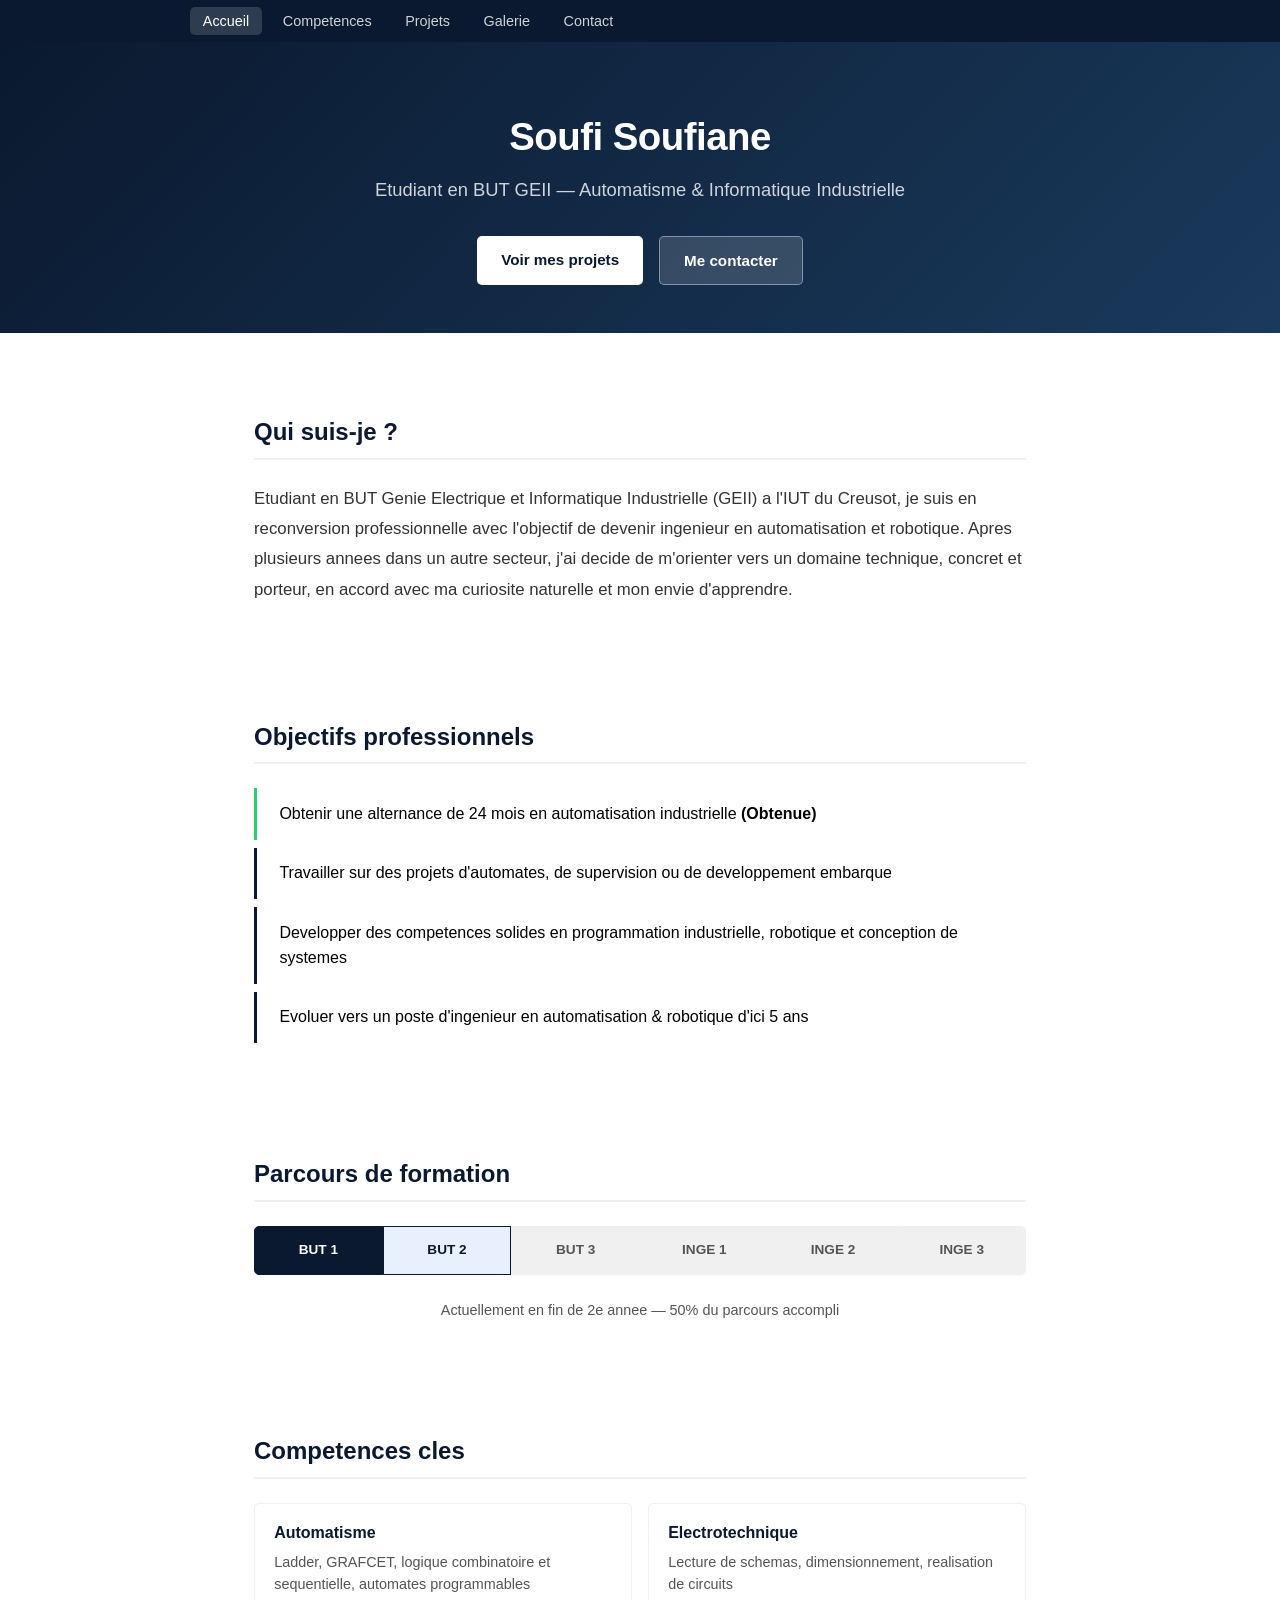
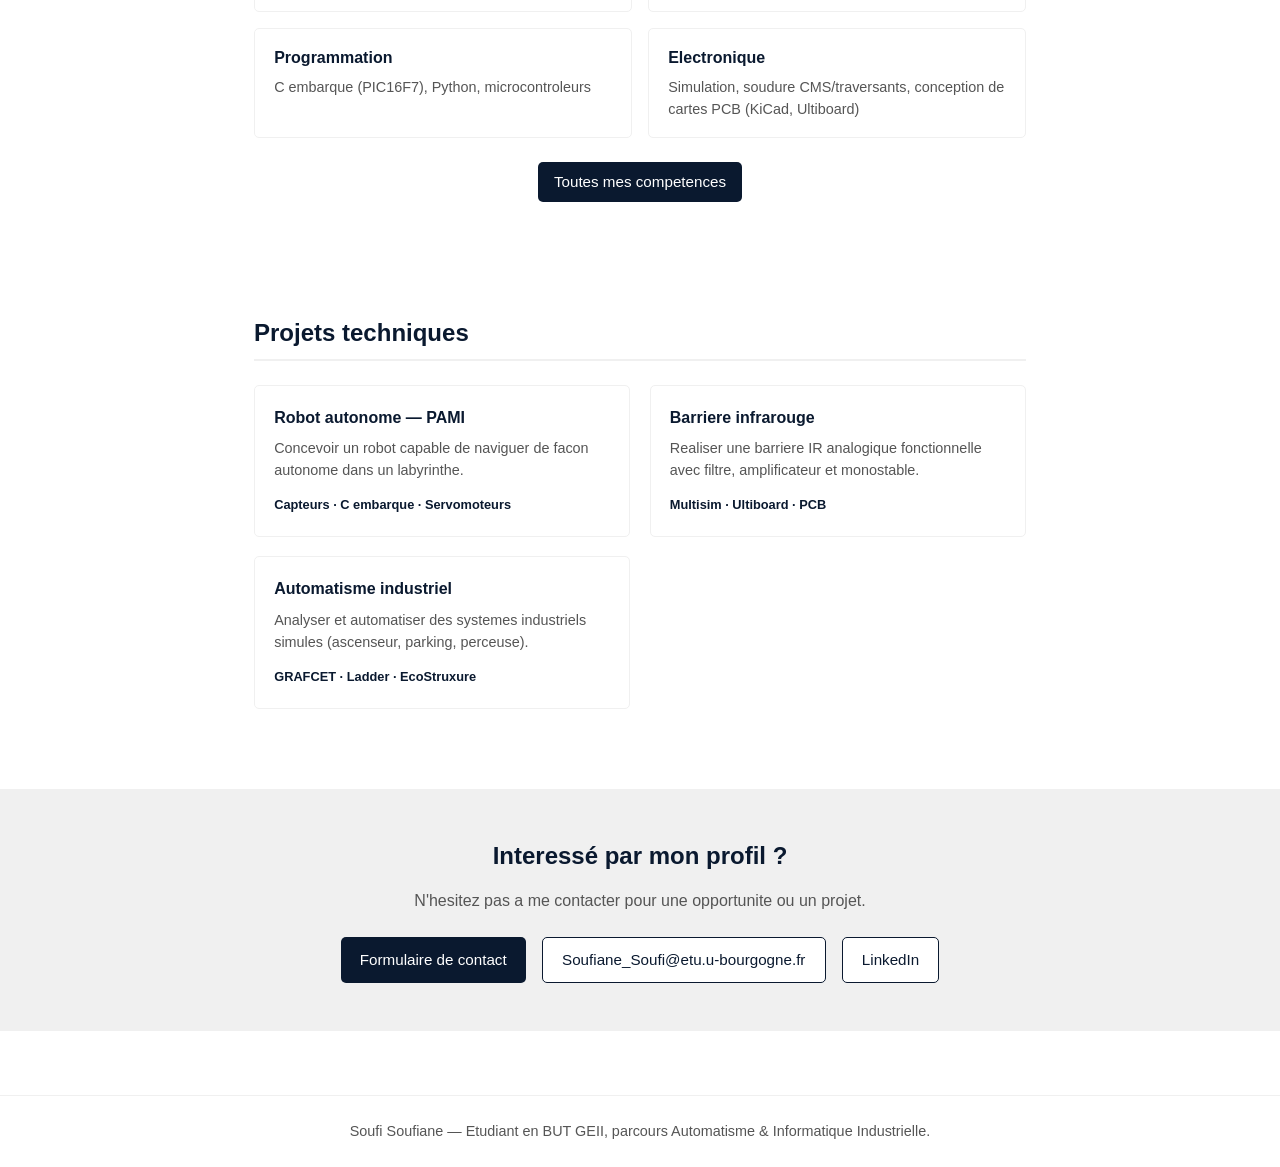
==== index.html @ 39cf6b72 "Add styled homepage with hero, about, objectives, progress, skills, and projects preview - Hero sect" ====
<!DOCTYPE html>
<html lang="fr">
<head>
  <meta charset="UTF-8">
  <meta name="viewport" content="width=device-width, initial-scale=1.0">
  <meta name="description" content="Portfolio de Soufi Soufiane - Etudiant en BUT GEII, parcours Automatisme & Informatique Industrielle. Alternance, projets et competences.">
  <title>Soufi Soufiane | Portfolio</title>
  <link rel="icon" type="image/png" href="assets/logo_ss.png">
  <link rel="stylesheet" href="assets/css/style.css">
  <style>
    /* === Homepage-specific styles === */
    .hero {
      background: linear-gradient(135deg, var(--primary) 0%, #1a3a5c 100%);
      color: #fff;
      text-align: center;
      padding: 4rem 2rem 3rem;
    }

    .hero h1 {
      color: #fff;
      font-size: 2.4rem;
      margin: 0 0 0.5rem;
      letter-spacing: -0.5px;
    }

    .hero .subtitle {
      font-size: 1.15rem;
      color: rgba(255, 255, 255, 0.8);
      margin: 0 0 2rem;
      font-weight: 300;
    }

    .hero .cta-group {
      display: flex;
      gap: 1rem;
      justify-content: center;
      flex-wrap: wrap;
    }

    .hero .cta-group a {
      display: inline-block;
      padding: 0.7rem 1.5rem;
      border-radius: var(--radius);
      font-size: 0.95rem;
      text-decoration: none;
      font-weight: 600;
      transition: transform 0.2s ease, box-shadow 0.2s ease;
    }

    .hero .cta-group a:hover {
      transform: translateY(-2px);
      box-shadow: 0 4px 15px rgba(0, 0, 0, 0.3);
    }

    .cta-primary {
      background-color: #fff;
      color: var(--primary);
    }

    .cta-secondary {
      background-color: rgba(255, 255, 255, 0.15);
      color: #fff;
      border: 1px solid rgba(255, 255, 255, 0.4);
    }

    /* Sections */
    .home-section {
      padding: 3rem 2rem;
      max-width: 900px;
      margin: 0 auto;
    }

    .home-section h2 {
      font-size: 1.5rem;
      margin-top: 0;
      margin-bottom: 1.5rem;
      padding-bottom: 0.4rem;
      border-bottom: 2px solid var(--bg-alt);
    }

    /* About */
    .about-text {
      font-size: 1.05rem;
      line-height: 1.8;
      color: var(--text-intro);
    }

    /* Objectives list */
    .objectives {
      list-style: none;
      padding: 0;
    }

    .objectives li {
      padding: 0.8rem 1rem 0.8rem 1.4rem;
      margin-bottom: 0.5rem;
      border-left: 3px solid var(--primary);
      border-radius: 0 var(--radius) var(--radius) 0;
      transition: background-color 0.2s ease, transform 0.2s ease;
    }

    .objectives li:hover {
      background-color: var(--bg-alt);
      transform: translateX(4px);
    }

    .objectives .done {
      border-left-color: #2ecc71;
    }

    /* Progress track */
    .progress-track {
      display: flex;
      gap: 0;
      margin: 1.5rem 0;
    }

    .progress-step {
      flex: 1;
      text-align: center;
      padding: 0.8rem 0.4rem;
      font-size: 0.85rem;
      font-weight: 600;
      border: 1px solid var(--bg-alt);
      position: relative;
    }

    .progress-step.completed {
      background-color: var(--primary);
      color: #fff;
      border-color: var(--primary);
    }

    .progress-step.current {
      background-color: #e8f0fe;
      border-color: var(--primary);
      color: var(--primary);
    }

    .progress-step.future {
      background-color: var(--bg-alt);
      color: var(--text-muted);
    }

    .progress-step:first-child { border-radius: var(--radius) 0 0 var(--radius); }
    .progress-step:last-child { border-radius: 0 var(--radius) var(--radius) 0; }

    .progress-label {
      text-align: center;
      margin-top: 0.8rem;
      font-size: 0.9rem;
      color: var(--text-muted);
    }

    /* Skills grid */
    .skills-grid {
      display: grid;
      grid-template-columns: repeat(auto-fit, minmax(250px, 1fr));
      gap: 1rem;
    }

    .skill-card {
      padding: 1rem 1.2rem;
      border: 1px solid var(--bg-alt);
      border-radius: var(--radius);
      transition: box-shadow 0.2s ease, transform 0.2s ease;
    }

    .skill-card:hover {
      box-shadow: 0 4px 12px rgba(10, 25, 47, 0.1);
      transform: translateY(-2px);
    }

    .skill-card h3 {
      margin: 0 0 0.4rem;
      font-size: 1rem;
    }

    .skill-card p {
      margin: 0;
      font-size: 0.9rem;
      color: var(--text-muted);
      line-height: 1.5;
    }

    /* Projects preview */
    .project-preview {
      display: grid;
      grid-template-columns: repeat(auto-fit, minmax(260px, 1fr));
      gap: 1.2rem;
    }

    .project-card {
      padding: 1.2rem;
      border: 1px solid var(--bg-alt);
      border-radius: var(--radius);
      text-decoration: none;
      color: inherit;
      transition: box-shadow 0.2s ease, transform 0.2s ease;
    }

    .project-card:hover {
      box-shadow: 0 4px 12px rgba(10, 25, 47, 0.1);
      transform: translateY(-2px);
    }

    .project-card h3 {
      margin: 0 0 0.5rem;
      font-size: 1rem;
    }

    .project-card p {
      margin: 0 0 0.6rem;
      font-size: 0.9rem;
      color: var(--text-muted);
      line-height: 1.5;
    }

    .project-card .tech {
      font-size: 0.8rem;
      color: var(--primary);
      font-weight: 600;
    }

    /* Contact strip */
    .contact-strip {
      background-color: var(--bg-alt);
      padding: 3rem 2rem;
      text-align: center;
    }

    .contact-strip h2 {
      border: none;
      margin: 0 0 0.5rem;
    }

    .contact-strip p {
      color: var(--text-muted);
      margin: 0 0 1.5rem;
    }

    .contact-links {
      display: flex;
      gap: 1rem;
      justify-content: center;
      flex-wrap: wrap;
    }

    .contact-links a {
      display: inline-flex;
      align-items: center;
      gap: 0.4rem;
      padding: 0.6rem 1.2rem;
      border-radius: var(--radius);
      text-decoration: none;
      font-size: 0.95rem;
      transition: transform 0.2s ease, box-shadow 0.2s ease;
    }

    .contact-links a:hover {
      transform: translateY(-2px);
      box-shadow: 0 4px 12px rgba(10, 25, 47, 0.15);
    }

    .link-primary {
      background-color: var(--primary);
      color: #fff;
    }

    .link-outline {
      background-color: #fff;
      color: var(--primary);
      border: 1px solid var(--primary);
    }

    /* Responsive */
    @media (max-width: 768px) {
      .hero { padding: 3rem 1.5rem 2rem; }
      .hero h1 { font-size: 1.8rem; }
      .hero .subtitle { font-size: 1rem; }
      .home-section { padding: 2rem 1rem; }
      .progress-step { font-size: 0.75rem; padding: 0.6rem 0.2rem; }
    }

    @media (max-width: 480px) {
      .hero h1 { font-size: 1.5rem; }
      .progress-step { font-size: 0.65rem; }
    }
  </style>
</head>
<body>
  <nav>
    <ul>
      <li><a href="./" class="active">Accueil</a></li>
      <li><a href="competences/">Competences</a></li>
      <li><a href="projets/">Projets</a></li>
      <li><a href="gallery/">Galerie</a></li>
      <li><a href="contact/">Contact</a></li>
    </ul>
  </nav>

  <!-- Hero -->
  <section class="hero">
    <h1>Soufi Soufiane</h1>
    <p class="subtitle">Etudiant en BUT GEII &mdash; Automatisme & Informatique Industrielle</p>
    <div class="cta-group">
      <a href="projets/" class="cta-primary">Voir mes projets</a>
      <a href="contact/" class="cta-secondary">Me contacter</a>
    </div>
  </section>

  <main>
    <!-- About -->
    <section class="home-section">
      <h2>Qui suis-je ?</h2>
      <p class="about-text">
        Etudiant en BUT Genie Electrique et Informatique Industrielle (GEII) a l'IUT du Creusot,
        je suis en reconversion professionnelle avec l'objectif de devenir ingenieur en automatisation
        et robotique. Apres plusieurs annees dans un autre secteur, j'ai decide de m'orienter vers
        un domaine technique, concret et porteur, en accord avec ma curiosite naturelle et mon envie d'apprendre.
      </p>
    </section>

    <!-- Objectives -->
    <section class="home-section">
      <h2>Objectifs professionnels</h2>
      <ul class="objectives">
        <li class="done">Obtenir une alternance de 24 mois en automatisation industrielle <strong>(Obtenue)</strong></li>
        <li>Travailler sur des projets d'automates, de supervision ou de developpement embarque</li>
        <li>Developper des competences solides en programmation industrielle, robotique et conception de systemes</li>
        <li>Evoluer vers un poste d'ingenieur en automatisation & robotique d'ici 5 ans</li>
      </ul>
    </section>

    <!-- Progress -->
    <section class="home-section">
      <h2>Parcours de formation</h2>
      <div class="progress-track">
        <div class="progress-step completed">BUT 1</div>
        <div class="progress-step current">BUT 2</div>
        <div class="progress-step future">BUT 3</div>
        <div class="progress-step future">INGE 1</div>
        <div class="progress-step future">INGE 2</div>
        <div class="progress-step future">INGE 3</div>
      </div>
      <p class="progress-label">Actuellement en fin de 2e annee &mdash; 50% du parcours accompli</p>
    </section>

    <!-- Skills -->
    <section class="home-section">
      <h2>Competences cles</h2>
      <div class="skills-grid">
        <div class="skill-card">
          <h3>Automatisme</h3>
          <p>Ladder, GRAFCET, logique combinatoire et sequentielle, automates programmables</p>
        </div>
        <div class="skill-card">
          <h3>Electrotechnique</h3>
          <p>Lecture de schemas, dimensionnement, realisation de circuits</p>
        </div>
        <div class="skill-card">
          <h3>Programmation</h3>
          <p>C embarque (PIC16F7), Python, microcontroleurs</p>
        </div>
        <div class="skill-card">
          <h3>Electronique</h3>
          <p>Simulation, soudure CMS/traversants, conception de cartes PCB (KiCad, Ultiboard)</p>
        </div>
      </div>
      <p style="margin-top: 1.5rem; text-align: center;">
        <a href="competences/" class="btn">Toutes mes competences</a>
      </p>
    </section>

    <!-- Projects preview -->
    <section class="home-section">
      <h2>Projets techniques</h2>
      <div class="project-preview">
        <a href="projets/" class="project-card">
          <h3>Robot autonome &mdash; PAMI</h3>
          <p>Concevoir un robot capable de naviguer de facon autonome dans un labyrinthe.</p>
          <span class="tech">Capteurs &middot; C embarque &middot; Servomoteurs</span>
        </a>
        <a href="projets/" class="project-card">
          <h3>Barriere infrarouge</h3>
          <p>Realiser une barriere IR analogique fonctionnelle avec filtre, amplificateur et monostable.</p>
          <span class="tech">Multisim &middot; Ultiboard &middot; PCB</span>
        </a>
        <a href="projets/" class="project-card">
          <h3>Automatisme industriel</h3>
          <p>Analyser et automatiser des systemes industriels simules (ascenseur, parking, perceuse).</p>
          <span class="tech">GRAFCET &middot; Ladder &middot; EcoStruxure</span>
        </a>
      </div>
    </section>
  </main>

  <!-- Contact strip -->
  <section class="contact-strip">
    <h2>Interessé par mon profil ?</h2>
    <p>N'hesitez pas a me contacter pour une opportunite ou un projet.</p>
    <div class="contact-links">
      <a href="contact/" class="link-primary">Formulaire de contact</a>
      <a href="mailto:Soufiane_Soufi@etu.u-bourgogne.fr" class="link-outline">Soufiane_Soufi@etu.u-bourgogne.fr</a>
      <a href="https://www.linkedin.com/in/soufi-soufiane" target="_blank" class="link-outline">LinkedIn</a>
    </div>
  </section>

  <footer>
    Soufi Soufiane &mdash; Etudiant en BUT GEII, parcours Automatisme & Informatique Industrielle.
  </footer>
</body>
</html>
---- assets/css/style.css ----
/* === CSS Custom Properties === */
:root {
  --primary: #0a192f;
  --primary-light: #1c2b4a;
  --bg: #ffffff;
  --bg-alt: #f0f0f0;
  --text: #000000;
  --text-muted: #555;
  --text-intro: #333;
  --border: #ccc;
  --accent: #e0e0e0;
  --radius: 5px;
}

/* === Reset & Base === */
*, *::before, *::after {
  box-sizing: border-box;
}

html {
  scroll-behavior: smooth;
}

body {
  background-color: var(--bg);
  color: var(--text);
  font-family: 'Segoe UI', sans-serif;
  line-height: 1.6;
  padding: 0;
  margin: 0;
  animation: fadeIn 0.5s ease-in;
}

@keyframes fadeIn {
  from { opacity: 0; transform: translateY(10px); }
  to { opacity: 1; transform: translateY(0); }
}

/* === Layout === */
main {
  max-width: 900px;
  margin: 0 auto;
  padding: 2rem;
}

main.wide {
  max-width: 1000px;
}

/* === Header / Banner === */
header {
  background-color: var(--bg-alt);
  padding: 1rem 2rem;
  border-bottom: 3px solid var(--primary);
}

.header-inner {
  max-width: 900px;
  margin: 0 auto;
  display: flex;
  align-items: center;
  gap: 1rem;
}

.header-inner.wide {
  max-width: 1000px;
}

.header-inner img {
  height: 45px;
  transition: transform 0.2s ease;
}

.header-inner img:hover {
  transform: scale(1.1);
}

.header-inner h1 {
  margin: 0;
  color: var(--primary);
  font-size: 1.5rem;
}

/* === Navigation === */
nav {
  background-color: var(--primary);
  padding: 0.5rem 2rem;
  position: sticky;
  top: 0;
  z-index: 100;
}

nav ul {
  max-width: 900px;
  margin: 0 auto;
  padding: 0;
  list-style: none;
  display: flex;
  gap: 0.5rem;
  flex-wrap: wrap;
}

nav ul.wide {
  max-width: 1000px;
}

nav a {
  color: rgba(255, 255, 255, 0.8);
  text-decoration: none;
  padding: 0.4rem 0.8rem;
  border-radius: var(--radius);
  font-size: 0.9rem;
  transition: background-color 0.2s ease, color 0.2s ease;
}

nav a:hover,
nav a.active {
  background-color: rgba(255, 255, 255, 0.15);
  color: #ffffff;
}

/* === Headings === */
h1, h2, h3 {
  color: var(--primary);
}

h2 {
  margin-top: 2.5rem;
  margin-bottom: 1rem;
  padding-bottom: 0.3rem;
  border-bottom: 2px solid var(--bg-alt);
}

/* === Sections === */
.section {
  margin-bottom: 3rem;
}

/* === Competence Cards === */
.competence {
  margin-bottom: 1.8rem;
  padding: 1rem 1rem 1rem 1.2rem;
  border-left: 3px solid var(--primary);
  border-radius: 0 var(--radius) var(--radius) 0;
  transition: background-color 0.2s ease, transform 0.2s ease;
}

.competence:hover {
  background-color: var(--bg-alt);
  transform: translateX(4px);
}

.competence strong {
  color: var(--primary);
}

/* === Project Cards === */
.project {
  margin-bottom: 2.5rem;
  padding: 1.2rem;
  border-radius: var(--radius);
  border: 1px solid var(--bg-alt);
  transition: box-shadow 0.2s ease, transform 0.2s ease;
}

.project:hover {
  box-shadow: 0 4px 12px rgba(10, 25, 47, 0.1);
  transform: translateY(-2px);
}

.project h3 {
  margin-top: 0;
  margin-bottom: 0.5rem;
  color: var(--primary);
}

.label {
  font-weight: bold;
}

/* === Tags === */
.tag {
  background-color: var(--accent);
  color: var(--primary);
  padding: 0.2rem 0.5rem;
  border-radius: var(--radius);
  font-size: 0.9rem;
  margin-left: 0.5rem;
}

/* === Intro Text === */
.intro {
  font-style: italic;
  color: var(--text-intro);
  margin-bottom: 2.5rem;
  line-height: 1.8;
}

/* === Buttons & Links === */
.btn {
  display: inline-block;
  background-color: var(--primary);
  color: white;
  padding: 0.5rem 1rem;
  border-radius: var(--radius);
  text-decoration: none;
  font-size: 0.95rem;
  transition: background-color 0.3s ease, transform 0.2s ease;
}

.btn:hover {
  background-color: var(--primary-light);
  transform: translateY(-1px);
}

/* === Forms === */
form {
  display: flex;
  flex-direction: column;
}

label {
  margin-top: 1rem;
  margin-bottom: 0.2rem;
  font-weight: 600;
}

input, textarea {
  padding: 0.6rem;
  border: 1px solid var(--border);
  border-radius: var(--radius);
  font-size: 1rem;
  font-family: inherit;
  transition: border-color 0.2s ease;
}

input:focus, textarea:focus {
  outline: none;
  border-color: var(--primary);
}

button[type="submit"] {
  margin-top: 1.5rem;
  background-color: var(--primary);
  color: white;
  padding: 0.7rem;
  border: none;
  border-radius: var(--radius);
  font-size: 1rem;
  cursor: pointer;
  transition: background-color 0.3s ease, transform 0.2s ease;
}

button[type="submit"]:hover {
  background-color: var(--primary-light);
  transform: translateY(-1px);
}

/* === Footer / Signature === */
footer {
  text-align: center;
  margin-top: 4rem;
  padding: 1.5rem 2rem;
  font-size: 0.9rem;
  color: var(--text-muted);
  border-top: 1px solid var(--bg-alt);
}

/* === Gallery-specific === */
.glider-contain {
  margin-bottom: 2rem;
  position: relative;
}

.glider img {
  max-height: 220px;
  max-width: 100%;
  height: auto;
  width: auto;
  border-radius: 8px;
  margin: 0 0.5rem;
  cursor: pointer;
  transition: transform 0.2s ease, box-shadow 0.2s ease;
}

.glider img:hover {
  transform: scale(1.03);
  box-shadow: 0 4px 12px rgba(0, 0, 0, 0.2);
}

.glider-prev, .glider-next {
  background-color: var(--primary);
  color: white;
  border: none;
  border-radius: 50%;
  width: 40px;
  height: 40px;
  font-size: 1.2rem;
  position: absolute;
  top: 50%;
  transform: translateY(-50%);
  z-index: 10;
  cursor: pointer;
  transition: background-color 0.2s ease;
}

.glider-prev:hover, .glider-next:hover {
  background-color: var(--primary-light);
}

.glider-prev { left: -50px; }
.glider-next { right: -50px; }

.glider-track {
  display: flex;
  align-items: center;
}

.glider-dots {
  text-align: center;
  margin-top: 10px;
}

.glider-dot {
  display: inline-block;
  width: 10px;
  height: 10px;
  background-color: var(--border);
  border-radius: 50%;
  margin: 0 5px;
  cursor: pointer;
  transition: background-color 0.2s ease;
}

.glider-dot.active {
  background-color: var(--primary);
}

.modal {
  display: none;
  position: fixed;
  z-index: 1000;
  left: 0;
  top: 0;
  width: 100%;
  height: 100%;
  background-color: rgba(0, 0, 0, 0.85);
  justify-content: center;
  align-items: center;
  cursor: pointer;
}

.modal img {
  max-width: 90%;
  max-height: 90%;
  border-radius: 8px;
}

/* === Responsive Design === */
@media (max-width: 768px) {
  main {
    padding: 1rem;
  }

  header {
    padding: 0.8rem 1rem;
  }

  .header-inner h1 {
    font-size: 1.2rem;
  }

  nav {
    padding: 0.4rem 1rem;
  }

  nav ul {
    gap: 0.2rem;
  }

  nav a {
    font-size: 0.8rem;
    padding: 0.3rem 0.5rem;
  }

  .project {
    padding: 0.8rem;
  }

  .glider-prev { left: -25px; }
  .glider-next { right: -25px; }

  .glider-prev, .glider-next {
    width: 32px;
    height: 32px;
    font-size: 1rem;
  }
}

@media (max-width: 480px) {
  .header-inner {
    flex-direction: column;
    text-align: center;
  }

  nav ul {
    justify-content: center;
  }

  .glider-prev { left: -15px; }
  .glider-next { right: -15px; }
}
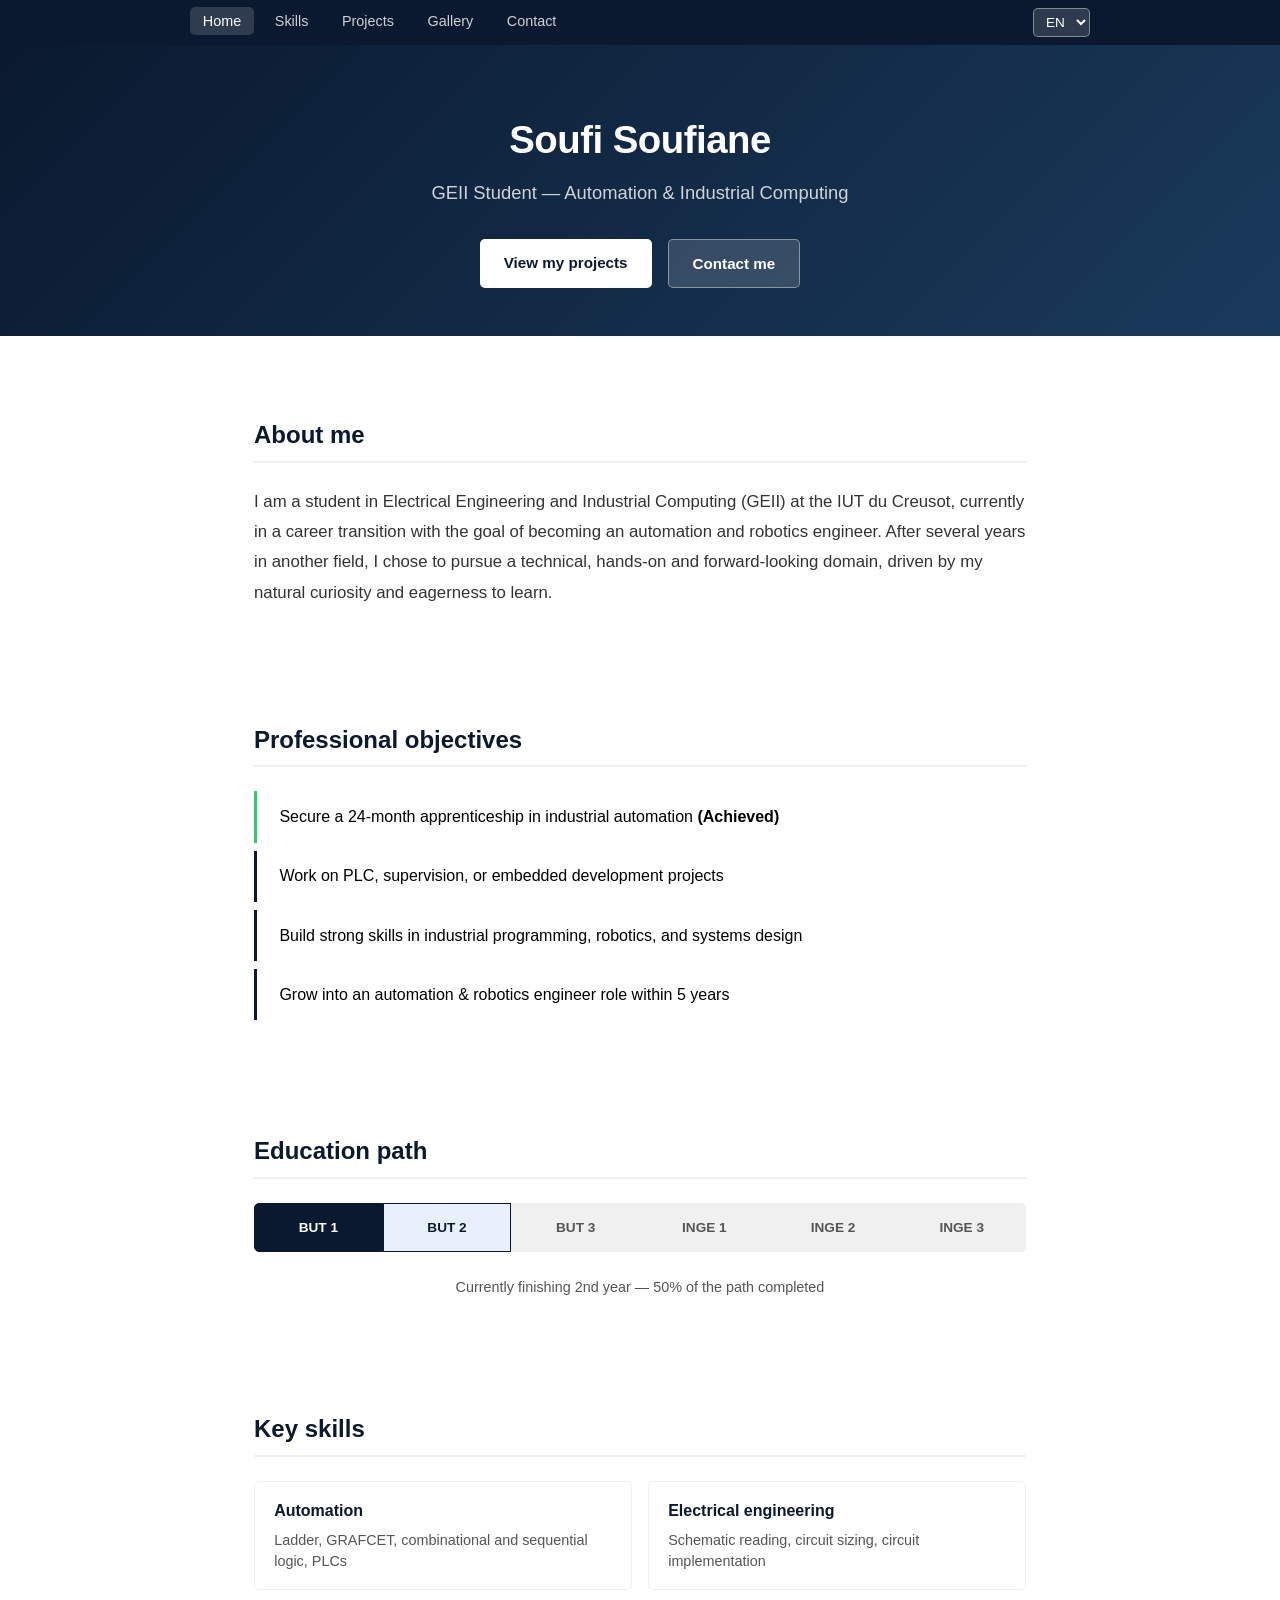
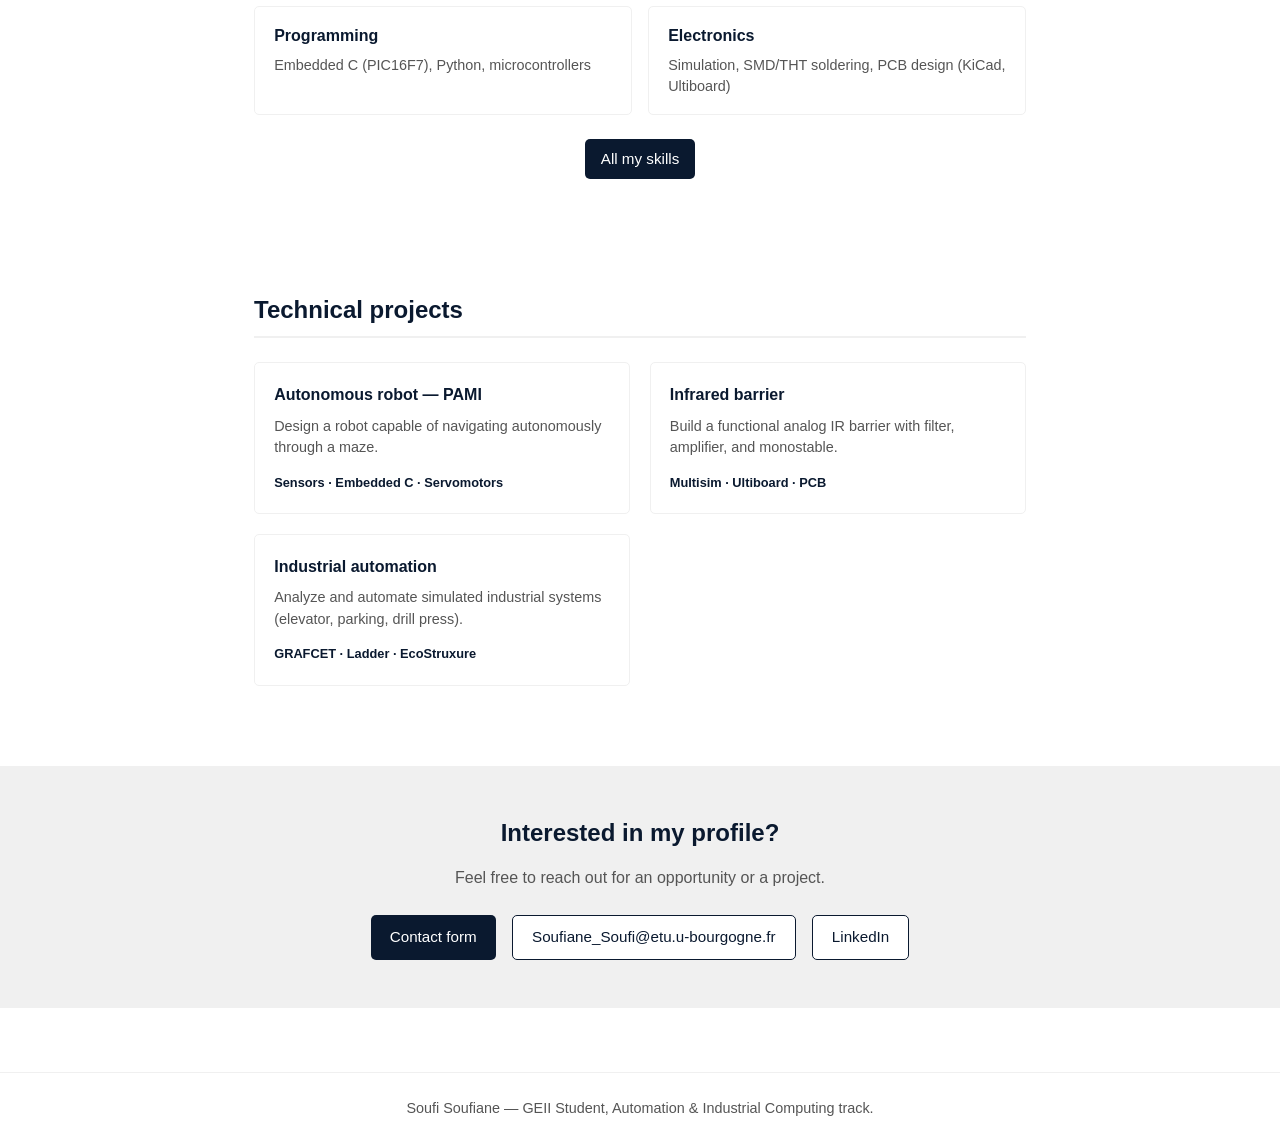
==== commit 45a6e7c2: "Add bilingual FR/EN language switcher across all pages - Create i18n.js with all French/English tran" ====
--- a/index.html
+++ b/index.html
@@ -3,12 +3,13 @@
 <head>
   <meta charset="UTF-8">
   <meta name="viewport" content="width=device-width, initial-scale=1.0">
-  <meta name="description" content="Portfolio de Soufi Soufiane - Etudiant en BUT GEII, parcours Automatisme & Informatique Industrielle. Alternance, projets et competences.">
+  <meta name="description" content="Portfolio de Soufi Soufiane - Etudiant en BUT GEII, parcours Automatisme & Informatique Industrielle.">
   <title>Soufi Soufiane | Portfolio</title>
   <link rel="icon" type="image/png" href="assets/logo_ss.png">
   <link rel="stylesheet" href="assets/css/style.css">
   <style>
-    /* === Homepage-specific styles === */
+    body { opacity: 0; transition: opacity 0.15s ease; }
+
     .hero {
       background: linear-gradient(135deg, var(--primary) 0%, #1a3a5c 100%);
       color: #fff;
@@ -16,12 +17,7 @@
       padding: 4rem 2rem 3rem;
     }
 
-    .hero h1 {
-      color: #fff;
-      font-size: 2.4rem;
-      margin: 0 0 0.5rem;
-      letter-spacing: -0.5px;
-    }
+    .hero h1 { color: #fff; font-size: 2.4rem; margin: 0 0 0.5rem; letter-spacing: -0.5px; }
 
     .hero .subtitle {
       font-size: 1.15rem;
@@ -30,12 +26,7 @@
       font-weight: 300;
     }
 
-    .hero .cta-group {
-      display: flex;
-      gap: 1rem;
-      justify-content: center;
-      flex-wrap: wrap;
-    }
+    .hero .cta-group { display: flex; gap: 1rem; justify-content: center; flex-wrap: wrap; }
 
     .hero .cta-group a {
       display: inline-block;
@@ -47,50 +38,15 @@
       transition: transform 0.2s ease, box-shadow 0.2s ease;
     }
 
-    .hero .cta-group a:hover {
-      transform: translateY(-2px);
-      box-shadow: 0 4px 15px rgba(0, 0, 0, 0.3);
-    }
-
-    .cta-primary {
-      background-color: #fff;
-      color: var(--primary);
-    }
-
-    .cta-secondary {
-      background-color: rgba(255, 255, 255, 0.15);
-      color: #fff;
-      border: 1px solid rgba(255, 255, 255, 0.4);
-    }
-
-    /* Sections */
-    .home-section {
-      padding: 3rem 2rem;
-      max-width: 900px;
-      margin: 0 auto;
-    }
-
-    .home-section h2 {
-      font-size: 1.5rem;
-      margin-top: 0;
-      margin-bottom: 1.5rem;
-      padding-bottom: 0.4rem;
-      border-bottom: 2px solid var(--bg-alt);
-    }
-
-    /* About */
-    .about-text {
-      font-size: 1.05rem;
-      line-height: 1.8;
-      color: var(--text-intro);
-    }
-
-    /* Objectives list */
-    .objectives {
-      list-style: none;
-      padding: 0;
-    }
-
+    .hero .cta-group a:hover { transform: translateY(-2px); box-shadow: 0 4px 15px rgba(0, 0, 0, 0.3); }
+    .cta-primary { background-color: #fff; color: var(--primary); }
+    .cta-secondary { background-color: rgba(255, 255, 255, 0.15); color: #fff; border: 1px solid rgba(255, 255, 255, 0.4); }
+
+    .home-section { padding: 3rem 2rem; max-width: 900px; margin: 0 auto; }
+    .home-section h2 { font-size: 1.5rem; margin-top: 0; margin-bottom: 1.5rem; padding-bottom: 0.4rem; border-bottom: 2px solid var(--bg-alt); }
+    .about-text { font-size: 1.05rem; line-height: 1.8; color: var(--text-intro); }
+
+    .objectives { list-style: none; padding: 0; }
     .objectives li {
       padding: 0.8rem 1rem 0.8rem 1.4rem;
       margin-bottom: 0.5rem;
@@ -98,182 +54,55 @@
       border-radius: 0 var(--radius) var(--radius) 0;
       transition: background-color 0.2s ease, transform 0.2s ease;
     }
-
-    .objectives li:hover {
-      background-color: var(--bg-alt);
-      transform: translateX(4px);
-    }
-
-    .objectives .done {
-      border-left-color: #2ecc71;
-    }
-
-    /* Progress track */
-    .progress-track {
-      display: flex;
-      gap: 0;
-      margin: 1.5rem 0;
-    }
-
+    .objectives li:hover { background-color: var(--bg-alt); transform: translateX(4px); }
+    .objectives .done { border-left-color: #2ecc71; }
+
+    .progress-track { display: flex; gap: 0; margin: 1.5rem 0; }
     .progress-step {
-      flex: 1;
-      text-align: center;
-      padding: 0.8rem 0.4rem;
-      font-size: 0.85rem;
-      font-weight: 600;
-      border: 1px solid var(--bg-alt);
-      position: relative;
-    }
-
-    .progress-step.completed {
-      background-color: var(--primary);
-      color: #fff;
-      border-color: var(--primary);
-    }
-
-    .progress-step.current {
-      background-color: #e8f0fe;
-      border-color: var(--primary);
-      color: var(--primary);
-    }
-
-    .progress-step.future {
-      background-color: var(--bg-alt);
-      color: var(--text-muted);
-    }
-
+      flex: 1; text-align: center; padding: 0.8rem 0.4rem;
+      font-size: 0.85rem; font-weight: 600; border: 1px solid var(--bg-alt);
+    }
+    .progress-step.completed { background-color: var(--primary); color: #fff; border-color: var(--primary); }
+    .progress-step.current { background-color: #e8f0fe; border-color: var(--primary); color: var(--primary); }
+    .progress-step.future { background-color: var(--bg-alt); color: var(--text-muted); }
     .progress-step:first-child { border-radius: var(--radius) 0 0 var(--radius); }
     .progress-step:last-child { border-radius: 0 var(--radius) var(--radius) 0; }
-
-    .progress-label {
-      text-align: center;
-      margin-top: 0.8rem;
-      font-size: 0.9rem;
-      color: var(--text-muted);
-    }
-
-    /* Skills grid */
-    .skills-grid {
-      display: grid;
-      grid-template-columns: repeat(auto-fit, minmax(250px, 1fr));
-      gap: 1rem;
-    }
-
+    .progress-label { text-align: center; margin-top: 0.8rem; font-size: 0.9rem; color: var(--text-muted); }
+
+    .skills-grid { display: grid; grid-template-columns: repeat(auto-fit, minmax(250px, 1fr)); gap: 1rem; }
     .skill-card {
-      padding: 1rem 1.2rem;
-      border: 1px solid var(--bg-alt);
-      border-radius: var(--radius);
+      padding: 1rem 1.2rem; border: 1px solid var(--bg-alt); border-radius: var(--radius);
       transition: box-shadow 0.2s ease, transform 0.2s ease;
     }
-
-    .skill-card:hover {
-      box-shadow: 0 4px 12px rgba(10, 25, 47, 0.1);
-      transform: translateY(-2px);
-    }
-
-    .skill-card h3 {
-      margin: 0 0 0.4rem;
-      font-size: 1rem;
-    }
-
-    .skill-card p {
-      margin: 0;
-      font-size: 0.9rem;
-      color: var(--text-muted);
-      line-height: 1.5;
-    }
-
-    /* Projects preview */
-    .project-preview {
-      display: grid;
-      grid-template-columns: repeat(auto-fit, minmax(260px, 1fr));
-      gap: 1.2rem;
-    }
-
+    .skill-card:hover { box-shadow: 0 4px 12px rgba(10, 25, 47, 0.1); transform: translateY(-2px); }
+    .skill-card h3 { margin: 0 0 0.4rem; font-size: 1rem; }
+    .skill-card p { margin: 0; font-size: 0.9rem; color: var(--text-muted); line-height: 1.5; }
+
+    .project-preview { display: grid; grid-template-columns: repeat(auto-fit, minmax(260px, 1fr)); gap: 1.2rem; }
     .project-card {
-      padding: 1.2rem;
-      border: 1px solid var(--bg-alt);
-      border-radius: var(--radius);
-      text-decoration: none;
-      color: inherit;
+      padding: 1.2rem; border: 1px solid var(--bg-alt); border-radius: var(--radius);
+      text-decoration: none; color: inherit;
       transition: box-shadow 0.2s ease, transform 0.2s ease;
     }
-
-    .project-card:hover {
-      box-shadow: 0 4px 12px rgba(10, 25, 47, 0.1);
-      transform: translateY(-2px);
-    }
-
-    .project-card h3 {
-      margin: 0 0 0.5rem;
-      font-size: 1rem;
-    }
-
-    .project-card p {
-      margin: 0 0 0.6rem;
-      font-size: 0.9rem;
-      color: var(--text-muted);
-      line-height: 1.5;
-    }
-
-    .project-card .tech {
-      font-size: 0.8rem;
-      color: var(--primary);
-      font-weight: 600;
-    }
-
-    /* Contact strip */
-    .contact-strip {
-      background-color: var(--bg-alt);
-      padding: 3rem 2rem;
-      text-align: center;
-    }
-
-    .contact-strip h2 {
-      border: none;
-      margin: 0 0 0.5rem;
-    }
-
-    .contact-strip p {
-      color: var(--text-muted);
-      margin: 0 0 1.5rem;
-    }
-
-    .contact-links {
-      display: flex;
-      gap: 1rem;
-      justify-content: center;
-      flex-wrap: wrap;
-    }
-
+    .project-card:hover { box-shadow: 0 4px 12px rgba(10, 25, 47, 0.1); transform: translateY(-2px); }
+    .project-card h3 { margin: 0 0 0.5rem; font-size: 1rem; }
+    .project-card p { margin: 0 0 0.6rem; font-size: 0.9rem; color: var(--text-muted); line-height: 1.5; }
+    .project-card .tech { font-size: 0.8rem; color: var(--primary); font-weight: 600; }
+
+    .contact-strip { background-color: var(--bg-alt); padding: 3rem 2rem; text-align: center; }
+    .contact-strip h2 { border: none; margin: 0 0 0.5rem; }
+    .contact-strip p { color: var(--text-muted); margin: 0 0 1.5rem; }
+    .contact-links { display: flex; gap: 1rem; justify-content: center; flex-wrap: wrap; }
     .contact-links a {
-      display: inline-flex;
-      align-items: center;
-      gap: 0.4rem;
-      padding: 0.6rem 1.2rem;
-      border-radius: var(--radius);
-      text-decoration: none;
-      font-size: 0.95rem;
+      display: inline-flex; align-items: center; gap: 0.4rem;
+      padding: 0.6rem 1.2rem; border-radius: var(--radius);
+      text-decoration: none; font-size: 0.95rem;
       transition: transform 0.2s ease, box-shadow 0.2s ease;
     }
-
-    .contact-links a:hover {
-      transform: translateY(-2px);
-      box-shadow: 0 4px 12px rgba(10, 25, 47, 0.15);
-    }
-
-    .link-primary {
-      background-color: var(--primary);
-      color: #fff;
-    }
-
-    .link-outline {
-      background-color: #fff;
-      color: var(--primary);
-      border: 1px solid var(--primary);
-    }
-
-    /* Responsive */
+    .contact-links a:hover { transform: translateY(-2px); box-shadow: 0 4px 12px rgba(10, 25, 47, 0.15); }
+    .link-primary { background-color: var(--primary); color: #fff; }
+    .link-outline { background-color: #fff; color: var(--primary); border: 1px solid var(--primary); }
+
     @media (max-width: 768px) {
       .hero { padding: 3rem 1.5rem 2rem; }
       .hero h1 { font-size: 1.8rem; }
@@ -281,60 +110,56 @@
       .home-section { padding: 2rem 1rem; }
       .progress-step { font-size: 0.75rem; padding: 0.6rem 0.2rem; }
     }
-
     @media (max-width: 480px) {
       .hero h1 { font-size: 1.5rem; }
       .progress-step { font-size: 0.65rem; }
     }
   </style>
 </head>
-<body>
+<body data-page="home">
   <nav>
     <ul>
-      <li><a href="./" class="active">Accueil</a></li>
-      <li><a href="competences/">Competences</a></li>
-      <li><a href="projets/">Projets</a></li>
-      <li><a href="gallery/">Galerie</a></li>
-      <li><a href="contact/">Contact</a></li>
+      <li><a href="./" class="active" data-i18n="nav.home">Accueil</a></li>
+      <li><a href="competences/" data-i18n="nav.skills">Comp&eacute;tences</a></li>
+      <li><a href="projets/" data-i18n="nav.projects">Projets</a></li>
+      <li><a href="gallery/" data-i18n="nav.gallery">Galerie</a></li>
+      <li><a href="contact/" data-i18n="nav.contact">Contact</a></li>
+      <li class="lang-switcher">
+        <select id="lang-select" onchange="applyLang(this.value)">
+          <option value="fr">FR</option>
+          <option value="en">EN</option>
+        </select>
+      </li>
     </ul>
   </nav>
 
-  <!-- Hero -->
   <section class="hero">
-    <h1>Soufi Soufiane</h1>
-    <p class="subtitle">Etudiant en BUT GEII &mdash; Automatisme & Informatique Industrielle</p>
+    <h1 data-i18n="home.heroTitle">Soufi Soufiane</h1>
+    <p class="subtitle" data-i18n="home.heroSubtitle">&Eacute;tudiant en BUT GEII &mdash; Automatisme &amp; Informatique Industrielle</p>
     <div class="cta-group">
-      <a href="projets/" class="cta-primary">Voir mes projets</a>
-      <a href="contact/" class="cta-secondary">Me contacter</a>
+      <a href="projets/" class="cta-primary" data-i18n="home.ctaProjects">Voir mes projets</a>
+      <a href="contact/" class="cta-secondary" data-i18n="home.ctaContact">Me contacter</a>
     </div>
   </section>
 
   <main>
-    <!-- About -->
-    <section class="home-section">
-      <h2>Qui suis-je ?</h2>
-      <p class="about-text">
-        Etudiant en BUT Genie Electrique et Informatique Industrielle (GEII) a l'IUT du Creusot,
-        je suis en reconversion professionnelle avec l'objectif de devenir ingenieur en automatisation
-        et robotique. Apres plusieurs annees dans un autre secteur, j'ai decide de m'orienter vers
-        un domaine technique, concret et porteur, en accord avec ma curiosite naturelle et mon envie d'apprendre.
-      </p>
-    </section>
-
-    <!-- Objectives -->
-    <section class="home-section">
-      <h2>Objectifs professionnels</h2>
+    <section class="home-section">
+      <h2 data-i18n="home.aboutTitle">Qui suis-je ?</h2>
+      <p class="about-text" data-i18n="home.aboutText">&Eacute;tudiant en BUT GEII &agrave; l&rsquo;IUT du Creusot, je suis en reconversion professionnelle avec l&rsquo;objectif de devenir ing&eacute;nieur en automatisation et robotique.</p>
+    </section>
+
+    <section class="home-section">
+      <h2 data-i18n="home.objectivesTitle">Objectifs professionnels</h2>
       <ul class="objectives">
-        <li class="done">Obtenir une alternance de 24 mois en automatisation industrielle <strong>(Obtenue)</strong></li>
-        <li>Travailler sur des projets d'automates, de supervision ou de developpement embarque</li>
-        <li>Developper des competences solides en programmation industrielle, robotique et conception de systemes</li>
-        <li>Evoluer vers un poste d'ingenieur en automatisation & robotique d'ici 5 ans</li>
+        <li class="done" data-i18n="home.obj1">Obtenir une alternance de 24 mois en automatisation industrielle <strong>(Obtenue)</strong></li>
+        <li data-i18n="home.obj2">Travailler sur des projets d&rsquo;automates, de supervision ou de d&eacute;veloppement embarqu&eacute;</li>
+        <li data-i18n="home.obj3">D&eacute;velopper des comp&eacute;tences solides en programmation industrielle, robotique et conception de syst&egrave;mes</li>
+        <li data-i18n="home.obj4">&Eacute;voluer vers un poste d&rsquo;ing&eacute;nieur en automatisation &amp; robotique d&rsquo;ici 5 ans</li>
       </ul>
     </section>
 
-    <!-- Progress -->
-    <section class="home-section">
-      <h2>Parcours de formation</h2>
+    <section class="home-section">
+      <h2 data-i18n="home.progressTitle">Parcours de formation</h2>
       <div class="progress-track">
         <div class="progress-step completed">BUT 1</div>
         <div class="progress-step current">BUT 2</div>
@@ -343,71 +168,71 @@
         <div class="progress-step future">INGE 2</div>
         <div class="progress-step future">INGE 3</div>
       </div>
-      <p class="progress-label">Actuellement en fin de 2e annee &mdash; 50% du parcours accompli</p>
-    </section>
-
-    <!-- Skills -->
-    <section class="home-section">
-      <h2>Competences cles</h2>
+      <p class="progress-label" data-i18n="home.progressLabel">Actuellement en fin de 2e ann&eacute;e &mdash; 50% du parcours accompli</p>
+    </section>
+
+    <section class="home-section">
+      <h2 data-i18n="home.skillsTitle">Comp&eacute;tences cl&eacute;s</h2>
       <div class="skills-grid">
         <div class="skill-card">
-          <h3>Automatisme</h3>
-          <p>Ladder, GRAFCET, logique combinatoire et sequentielle, automates programmables</p>
-        </div>
-        <div class="skill-card">
-          <h3>Electrotechnique</h3>
-          <p>Lecture de schemas, dimensionnement, realisation de circuits</p>
-        </div>
-        <div class="skill-card">
-          <h3>Programmation</h3>
-          <p>C embarque (PIC16F7), Python, microcontroleurs</p>
-        </div>
-        <div class="skill-card">
-          <h3>Electronique</h3>
-          <p>Simulation, soudure CMS/traversants, conception de cartes PCB (KiCad, Ultiboard)</p>
+          <h3 data-i18n="home.skillAutoTitle">Automatisme</h3>
+          <p data-i18n="home.skillAutoDesc">Ladder, GRAFCET, logique combinatoire et s&eacute;quentielle, automates programmables</p>
+        </div>
+        <div class="skill-card">
+          <h3 data-i18n="home.skillElecTitle">&Eacute;lectrotechnique</h3>
+          <p data-i18n="home.skillElecDesc">Lecture de sch&eacute;mas, dimensionnement, r&eacute;alisation de circuits</p>
+        </div>
+        <div class="skill-card">
+          <h3 data-i18n="home.skillProgTitle">Programmation</h3>
+          <p data-i18n="home.skillProgDesc">C embarqu&eacute; (PIC16F7), Python, microcontr&ocirc;leurs</p>
+        </div>
+        <div class="skill-card">
+          <h3 data-i18n="home.skillElectrTitle">&Eacute;lectronique</h3>
+          <p data-i18n="home.skillElectrDesc">Simulation, soudure CMS/traversants, conception de cartes PCB (KiCad, Ultiboard)</p>
         </div>
       </div>
       <p style="margin-top: 1.5rem; text-align: center;">
-        <a href="competences/" class="btn">Toutes mes competences</a>
+        <a href="competences/" class="btn" data-i18n="home.skillsLink">Toutes mes comp&eacute;tences</a>
       </p>
     </section>
 
-    <!-- Projects preview -->
-    <section class="home-section">
-      <h2>Projets techniques</h2>
+    <section class="home-section">
+      <h2 data-i18n="home.projectsTitle">Projets techniques</h2>
       <div class="project-preview">
         <a href="projets/" class="project-card">
-          <h3>Robot autonome &mdash; PAMI</h3>
-          <p>Concevoir un robot capable de naviguer de facon autonome dans un labyrinthe.</p>
-          <span class="tech">Capteurs &middot; C embarque &middot; Servomoteurs</span>
+          <h3 data-i18n="home.projPamiTitle">Robot autonome &mdash; PAMI</h3>
+          <p data-i18n="home.projPamiDesc">Concevoir un robot capable de naviguer de fa&ccedil;on autonome dans un labyrinthe.</p>
+          <span class="tech" data-i18n="home.projPamiTech">Capteurs &middot; C embarqu&eacute; &middot; Servomoteurs</span>
         </a>
         <a href="projets/" class="project-card">
-          <h3>Barriere infrarouge</h3>
-          <p>Realiser une barriere IR analogique fonctionnelle avec filtre, amplificateur et monostable.</p>
-          <span class="tech">Multisim &middot; Ultiboard &middot; PCB</span>
+          <h3 data-i18n="home.projIrTitle">Barri&egrave;re infrarouge</h3>
+          <p data-i18n="home.projIrDesc">R&eacute;aliser une barri&egrave;re IR analogique fonctionnelle avec filtre, amplificateur et monostable.</p>
+          <span class="tech" data-i18n="home.projIrTech">Multisim &middot; Ultiboard &middot; PCB</span>
         </a>
         <a href="projets/" class="project-card">
-          <h3>Automatisme industriel</h3>
-          <p>Analyser et automatiser des systemes industriels simules (ascenseur, parking, perceuse).</p>
-          <span class="tech">GRAFCET &middot; Ladder &middot; EcoStruxure</span>
+          <h3 data-i18n="home.projAutoTitle">Automatisme industriel</h3>
+          <p data-i18n="home.projAutoDesc">Analyser et automatiser des syst&egrave;mes industriels simul&eacute;s (ascenseur, parking, perceuse).</p>
+          <span class="tech" data-i18n="home.projAutoTech">GRAFCET &middot; Ladder &middot; EcoStruxure</span>
         </a>
       </div>
     </section>
   </main>
 
-  <!-- Contact strip -->
   <section class="contact-strip">
-    <h2>Interessé par mon profil ?</h2>
-    <p>N'hesitez pas a me contacter pour une opportunite ou un projet.</p>
+    <h2 data-i18n="home.contactTitle">Int&eacute;ress&eacute; par mon profil ?</h2>
+    <p data-i18n="home.contactText">N&rsquo;h&eacute;sitez pas &agrave; me contacter pour une opportunit&eacute; ou un projet.</p>
     <div class="contact-links">
-      <a href="contact/" class="link-primary">Formulaire de contact</a>
+      <a href="contact/" class="link-primary" data-i18n="home.contactForm">Formulaire de contact</a>
       <a href="mailto:Soufiane_Soufi@etu.u-bourgogne.fr" class="link-outline">Soufiane_Soufi@etu.u-bourgogne.fr</a>
-      <a href="https://www.linkedin.com/in/soufi-soufiane" target="_blank" class="link-outline">LinkedIn</a>
+      <a href="https://www.linkedin.com/in/soufi-soufiane" target="_blank" class="link-outline" data-i18n="home.contactLinkedin">LinkedIn</a>
     </div>
   </section>
 
   <footer>
-    Soufi Soufiane &mdash; Etudiant en BUT GEII, parcours Automatisme & Informatique Industrielle.
+    <span data-i18n="footer">Soufi Soufiane &mdash; &Eacute;tudiant en BUT GEII, parcours Automatisme &amp; Informatique Industrielle.</span>
   </footer>
+
+  <script src="assets/js/i18n.js"></script>
+  <script src="assets/js/lang-switcher.js"></script>
 </body>
 </html>
--- a/assets/css/style.css
+++ b/assets/css/style.css
@@ -356,6 +356,32 @@
   border-radius: 8px;
 }
 
+/* === Language Switcher === */
+.lang-switcher {
+  margin-left: auto;
+}
+
+.lang-switcher select {
+  background-color: rgba(255, 255, 255, 0.15);
+  color: #fff;
+  border: 1px solid rgba(255, 255, 255, 0.4);
+  border-radius: var(--radius);
+  padding: 0.3rem 0.5rem;
+  font-size: 0.85rem;
+  cursor: pointer;
+  font-family: inherit;
+  transition: background-color 0.2s ease;
+}
+
+.lang-switcher select:hover {
+  background-color: rgba(255, 255, 255, 0.25);
+}
+
+.lang-switcher select option {
+  background-color: var(--primary);
+  color: #fff;
+}
+
 /* === Responsive Design === */
 @media (max-width: 768px) {
   main {
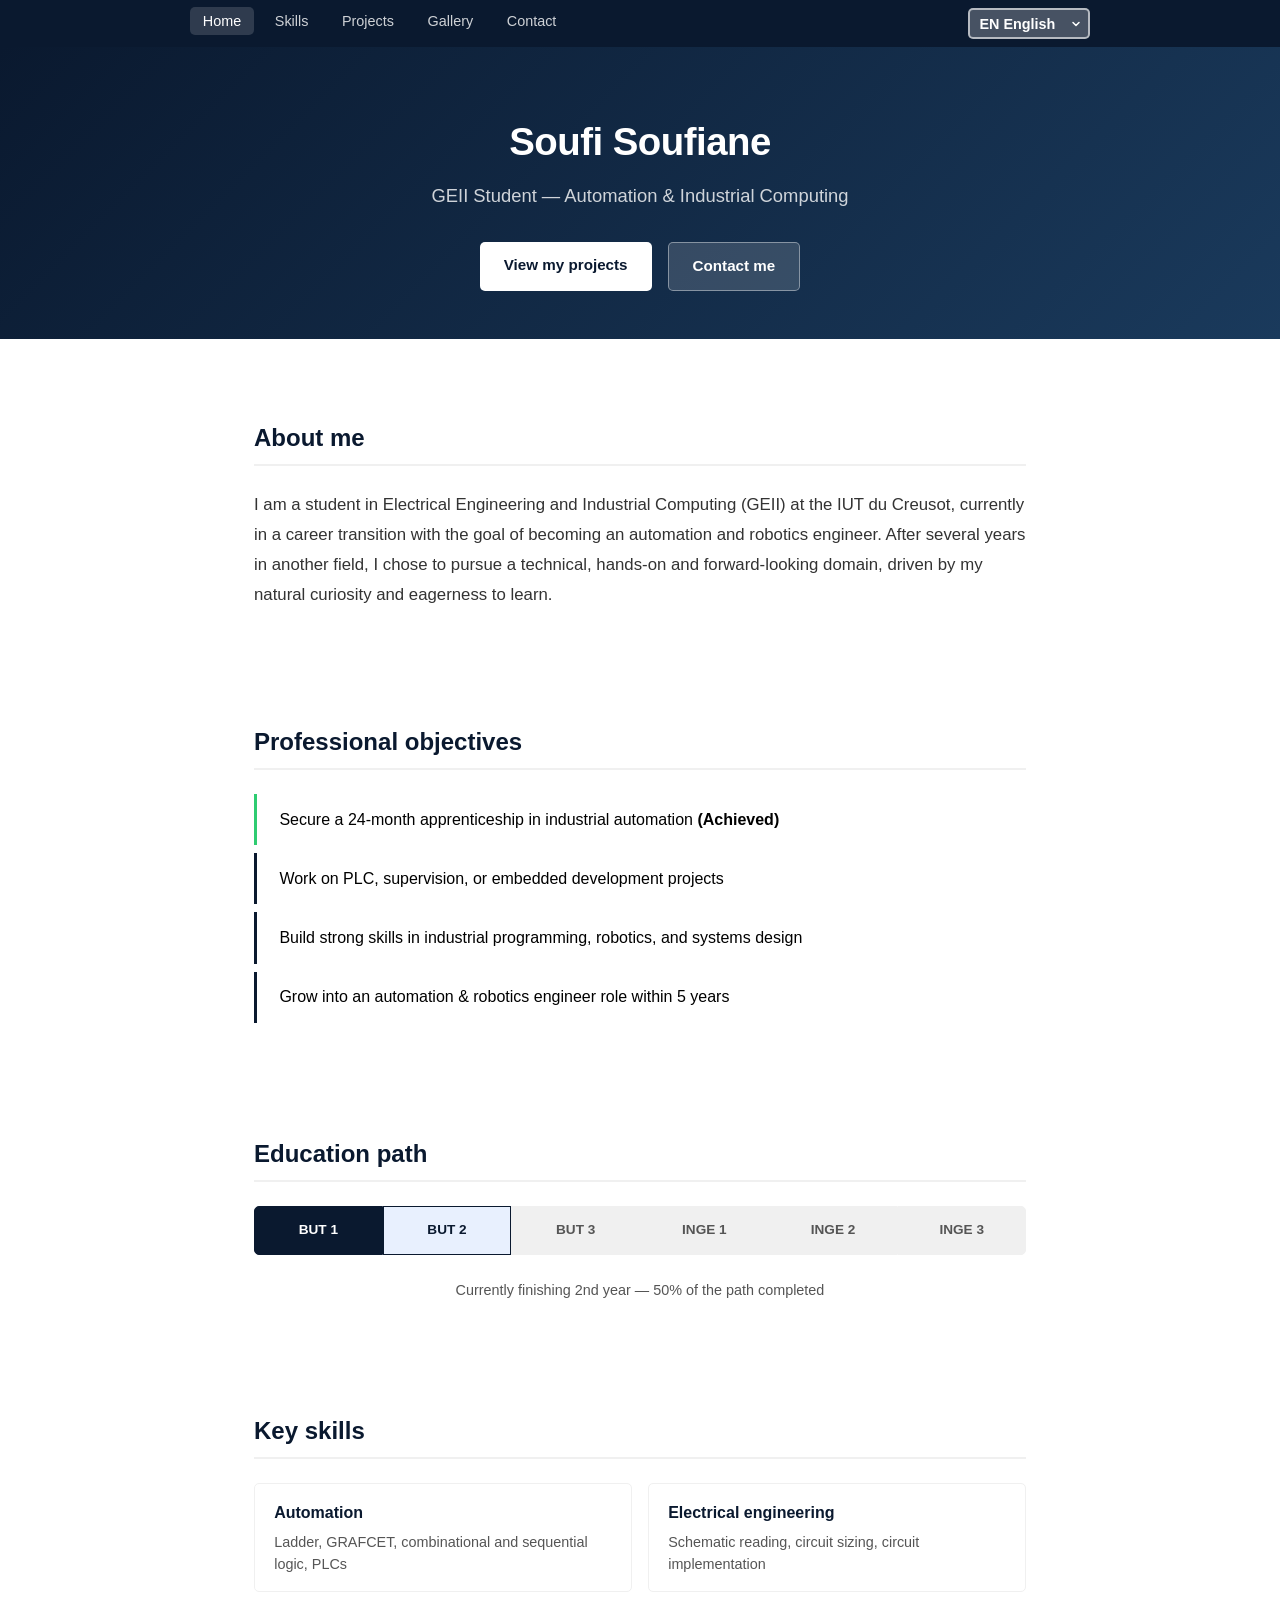
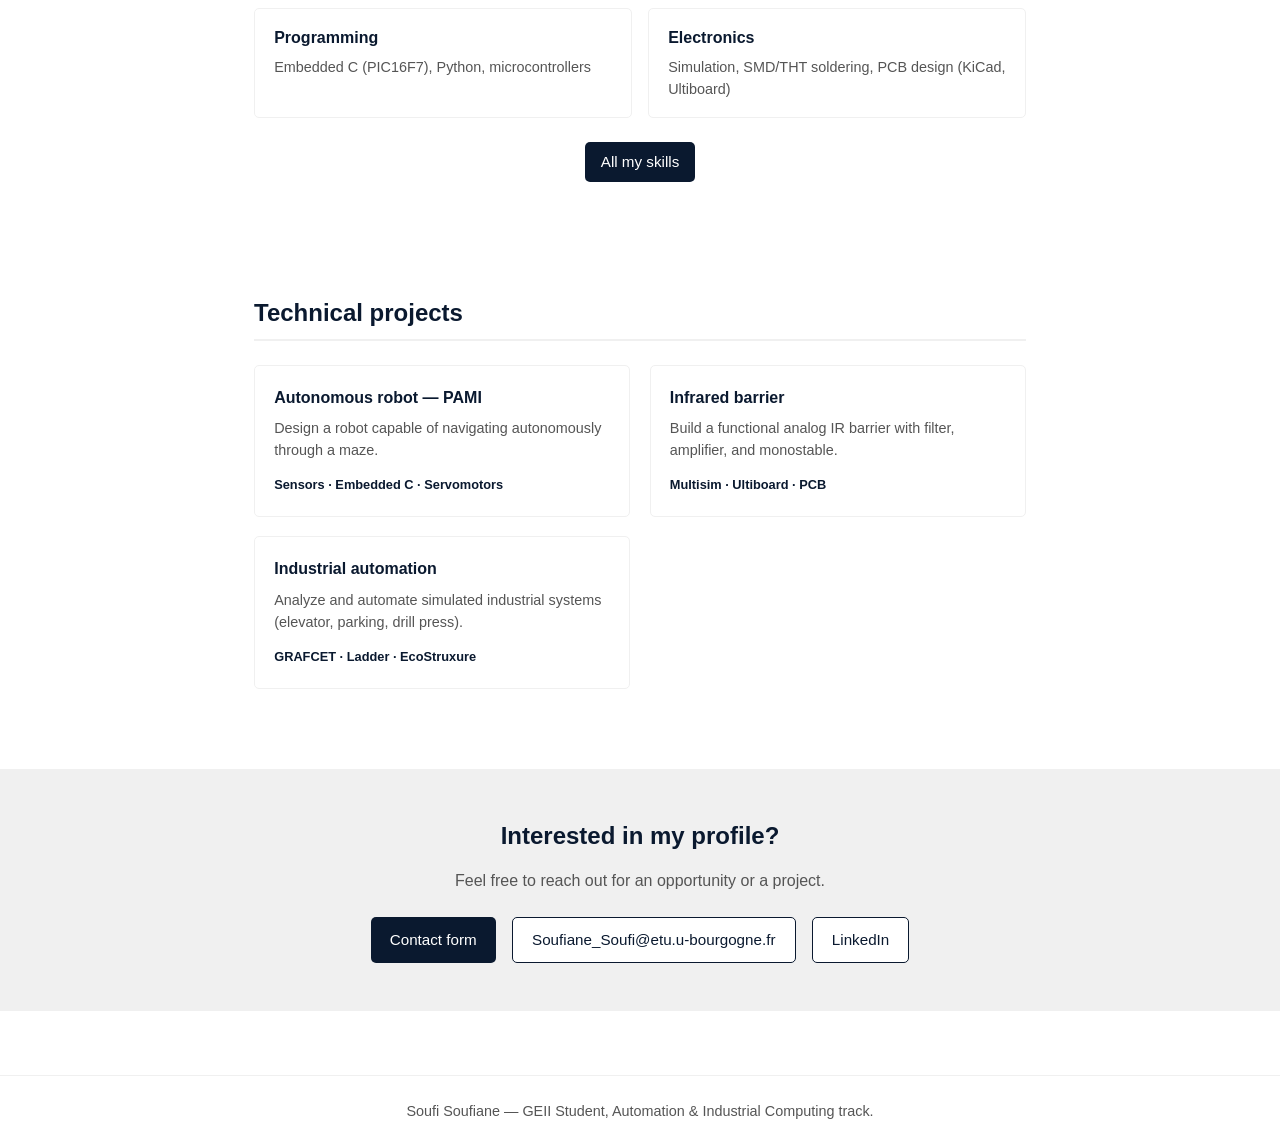
==== commit b1d997ec: "Make language switcher more visible in nav bar - Brighter background and thicker border on the dropd" ====
--- a/index.html
+++ b/index.html
@@ -126,8 +126,8 @@
       <li><a href="contact/" data-i18n="nav.contact">Contact</a></li>
       <li class="lang-switcher">
         <select id="lang-select" onchange="applyLang(this.value)">
-          <option value="fr">FR</option>
-          <option value="en">EN</option>
+          <option value="fr">FR Fran&ccedil;ais</option>
+          <option value="en">EN English</option>
         </select>
       </li>
     </ul>
--- a/assets/css/style.css
+++ b/assets/css/style.css
@@ -359,27 +359,40 @@
 /* === Language Switcher === */
 .lang-switcher {
   margin-left: auto;
+  display: flex;
+  align-items: center;
 }
 
 .lang-switcher select {
-  background-color: rgba(255, 255, 255, 0.15);
+  background-color: rgba(255, 255, 255, 0.25);
   color: #fff;
-  border: 1px solid rgba(255, 255, 255, 0.4);
-  border-radius: var(--radius);
-  padding: 0.3rem 0.5rem;
-  font-size: 0.85rem;
+  border: 2px solid rgba(255, 255, 255, 0.6);
+  border-radius: var(--radius);
+  padding: 0.35rem 1.6rem 0.35rem 0.6rem;
+  font-size: 0.9rem;
+  font-weight: 600;
   cursor: pointer;
   font-family: inherit;
-  transition: background-color 0.2s ease;
-}
-
-.lang-switcher select:hover {
-  background-color: rgba(255, 255, 255, 0.25);
+  transition: background-color 0.2s ease, border-color 0.2s ease;
+  -webkit-appearance: none;
+  -moz-appearance: none;
+  appearance: none;
+  background-image: url("data:image/svg+xml,%3Csvg xmlns='http://www.w3.org/2000/svg' width='12' height='12' viewBox='0 0 24 24' fill='none' stroke='white' stroke-width='3' stroke-linecap='round' stroke-linejoin='round'%3E%3Cpath d='M6 9l6 6 6-6'/%3E%3C/svg%3E");
+  background-repeat: no-repeat;
+  background-position: right 0.4rem center;
+}
+
+.lang-switcher select:hover,
+.lang-switcher select:focus {
+  background-color: rgba(255, 255, 255, 0.35);
+  border-color: #fff;
+  outline: none;
 }
 
 .lang-switcher select option {
   background-color: var(--primary);
   color: #fff;
+  font-weight: 600;
 }
 
 /* === Responsive Design === */
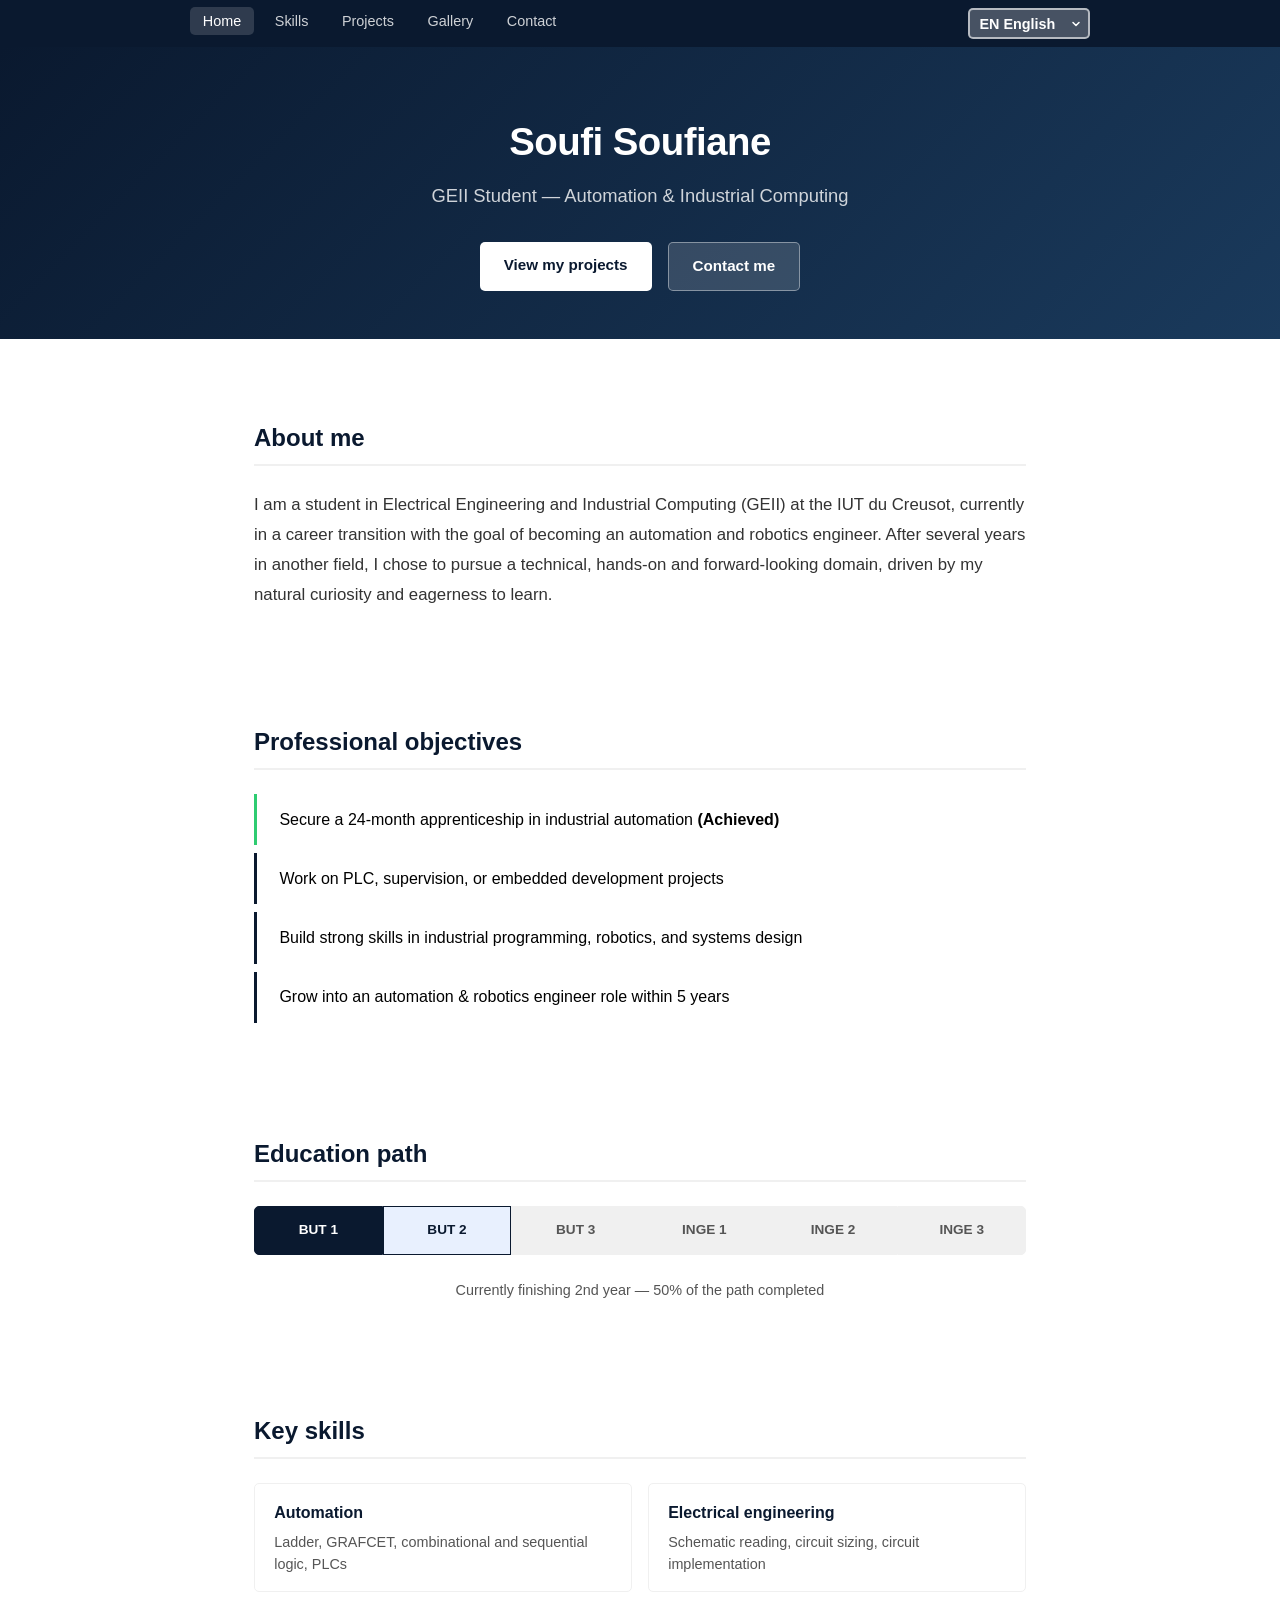
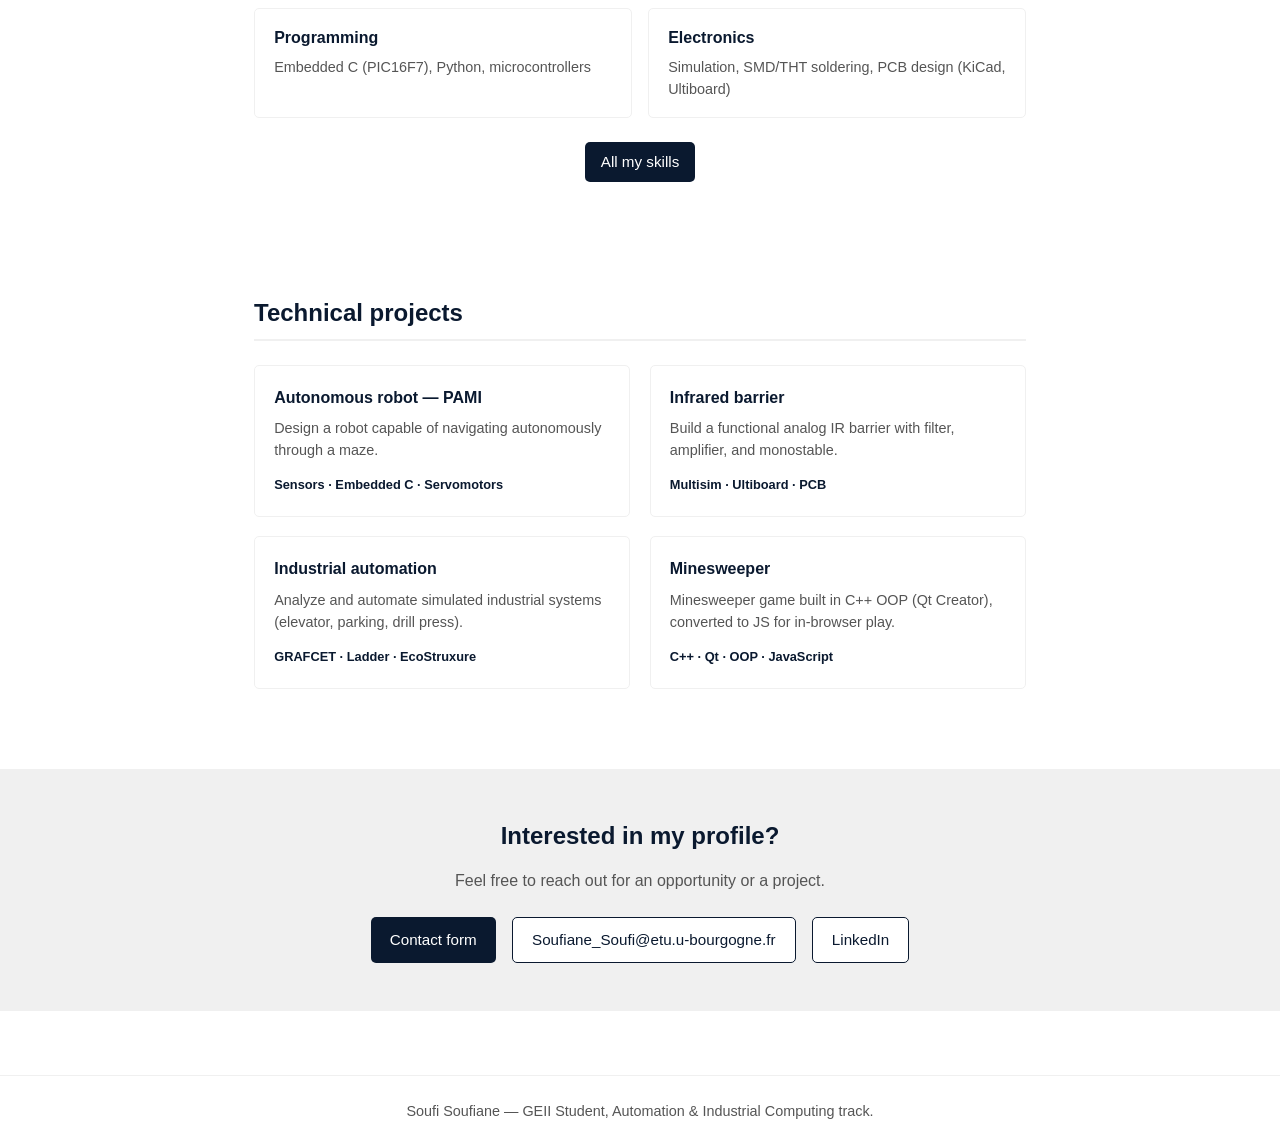
==== commit 8620c984: "Add playable Minesweeper game (C++ to JS port) with portfolio integration - Faithful JS/Canvas remak" ====
--- a/index.html
+++ b/index.html
@@ -214,6 +214,11 @@
           <p data-i18n="home.projAutoDesc">Analyser et automatiser des syst&egrave;mes industriels simul&eacute;s (ascenseur, parking, perceuse).</p>
           <span class="tech" data-i18n="home.projAutoTech">GRAFCET &middot; Ladder &middot; EcoStruxure</span>
         </a>
+        <a href="projets/minesweeper/" class="project-card">
+          <h3 data-i18n="home.projMineTitle">D&eacute;mineur &mdash; Minesweeper</h3>
+          <p data-i18n="home.projMineDesc">Jeu du d&eacute;mineur en C++ OOP (Qt Creator), converti en JS pour &ecirc;tre jouable dans le navigateur.</p>
+          <span class="tech" data-i18n="home.projMineTech">C++ &middot; Qt &middot; OOP &middot; JavaScript</span>
+        </a>
       </div>
     </section>
   </main>
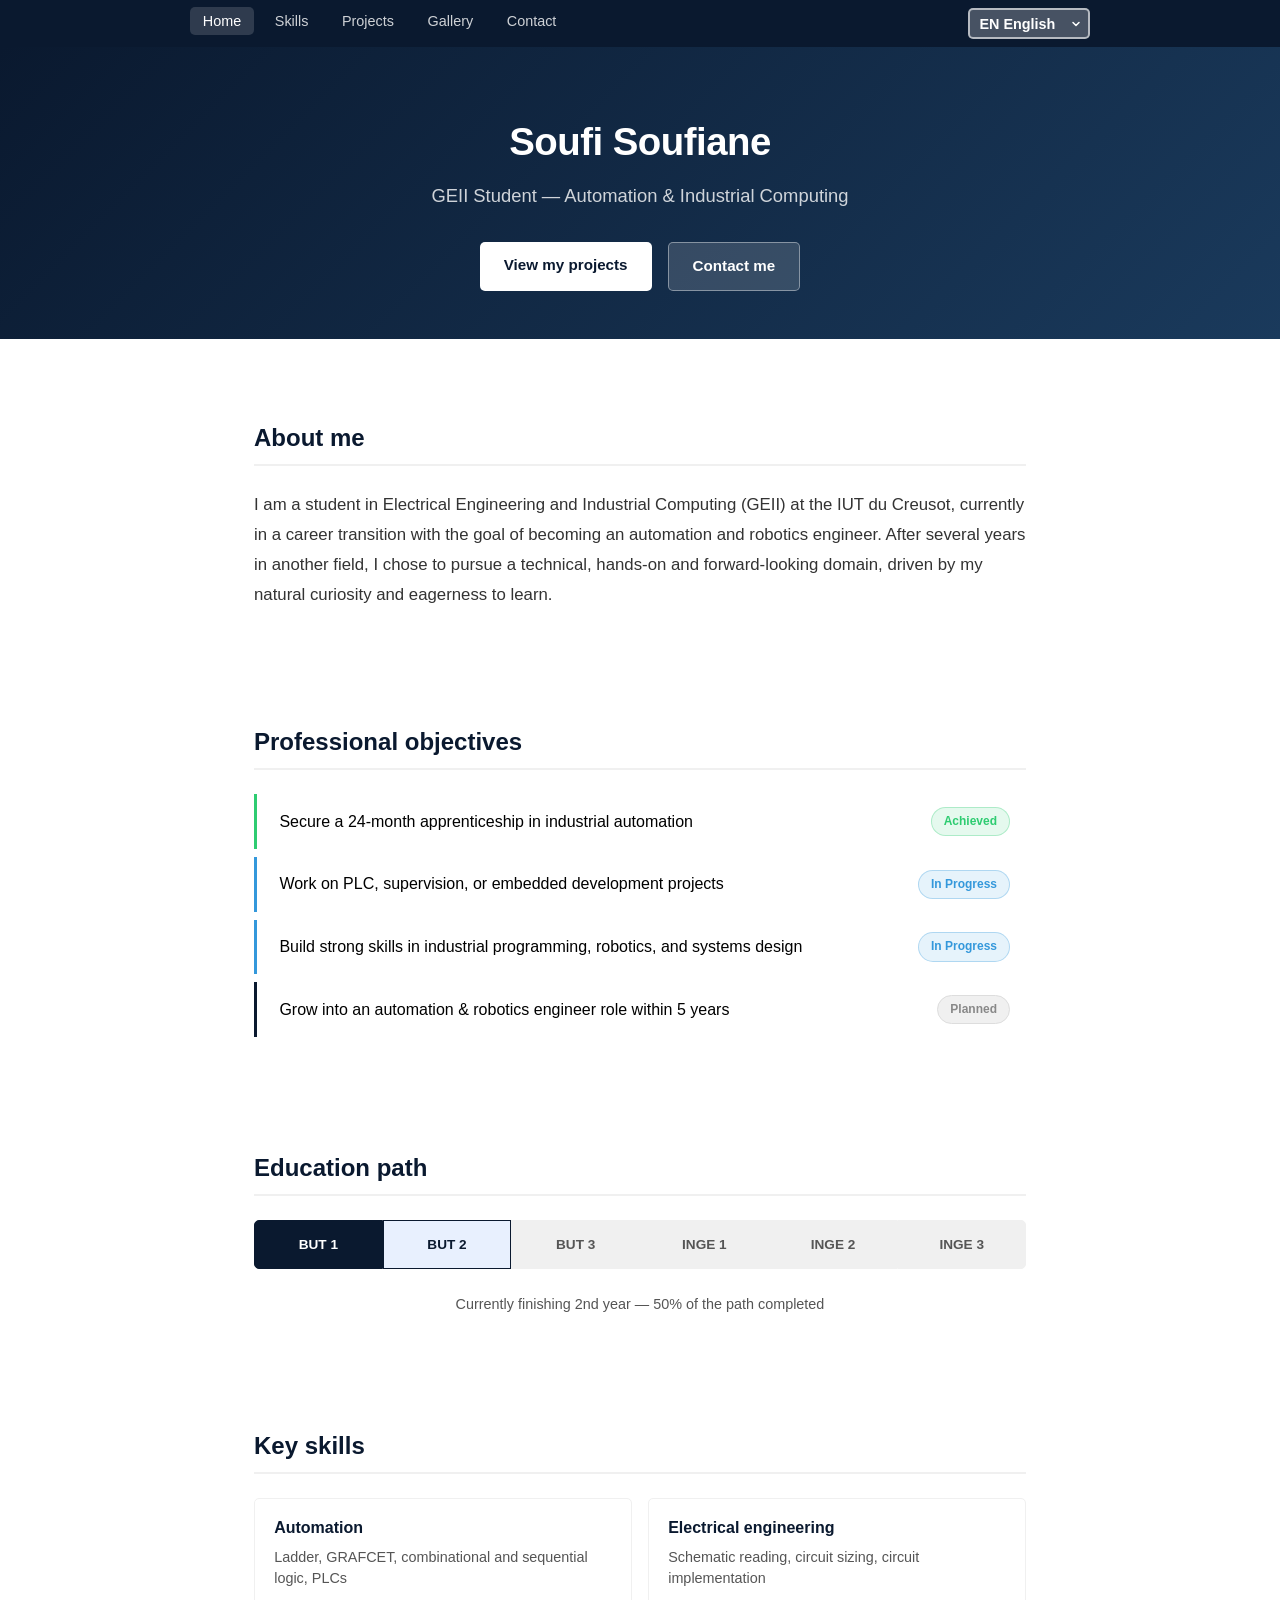
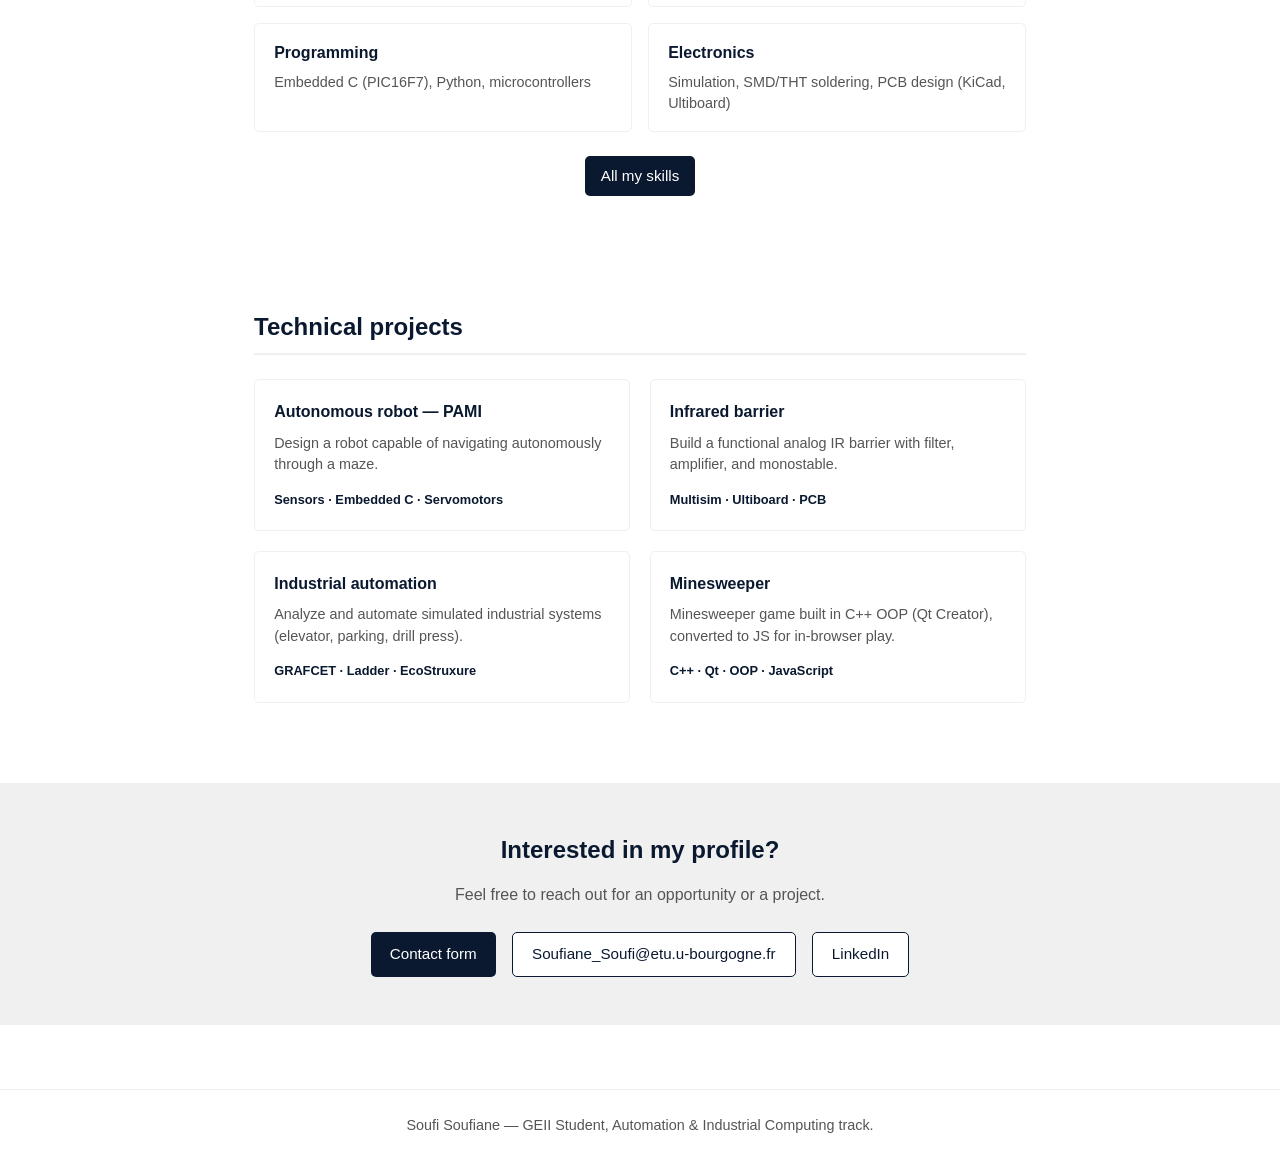
==== commit 8410b002: "Redesign professional objectives with status badges Replace simple list with flexbox cards showing o" ====
--- a/index.html
+++ b/index.html
@@ -48,6 +48,7 @@
 
     .objectives { list-style: none; padding: 0; }
     .objectives li {
+      display: flex; justify-content: space-between; align-items: center;
       padding: 0.8rem 1rem 0.8rem 1.4rem;
       margin-bottom: 0.5rem;
       border-left: 3px solid var(--primary);
@@ -56,6 +57,19 @@
     }
     .objectives li:hover { background-color: var(--bg-alt); transform: translateX(4px); }
     .objectives .done { border-left-color: #2ecc71; }
+    .objectives .in-progress { border-left-color: #3498db; }
+    .obj-text { flex: 1; margin-right: 1rem; }
+    .obj-status {
+      padding: 0.25rem 0.75rem; border-radius: 999px; font-size: 0.75rem;
+      font-weight: 600; white-space: nowrap; flex-shrink: 0;
+    }
+    .done .obj-status { background: rgba(46,204,113,0.12); color: #2ecc71; border: 1px solid rgba(46,204,113,0.3); }
+    .in-progress .obj-status { background: rgba(52,152,219,0.12); color: #3498db; border: 1px solid rgba(52,152,219,0.3); }
+    .obj-status.planned { background: var(--bg-alt); color: #888; border: 1px solid #ddd; }
+    @media (max-width: 600px) {
+      .objectives li { flex-direction: column; align-items: flex-start; }
+      .obj-text { margin-right: 0; margin-bottom: 0.4rem; }
+    }
 
     .progress-track { display: flex; gap: 0; margin: 1.5rem 0; }
     .progress-step {
@@ -151,10 +165,22 @@
     <section class="home-section">
       <h2 data-i18n="home.objectivesTitle">Objectifs professionnels</h2>
       <ul class="objectives">
-        <li class="done" data-i18n="home.obj1">Obtenir une alternance de 24 mois en automatisation industrielle <strong>(Obtenue)</strong></li>
-        <li data-i18n="home.obj2">Travailler sur des projets d&rsquo;automates, de supervision ou de d&eacute;veloppement embarqu&eacute;</li>
-        <li data-i18n="home.obj3">D&eacute;velopper des comp&eacute;tences solides en programmation industrielle, robotique et conception de syst&egrave;mes</li>
-        <li data-i18n="home.obj4">&Eacute;voluer vers un poste d&rsquo;ing&eacute;nieur en automatisation &amp; robotique d&rsquo;ici 5 ans</li>
+        <li class="done">
+          <span class="obj-text" data-i18n="home.obj1">Obtenir une alternance de 24 mois en automatisation industrielle</span>
+          <span class="obj-status" data-i18n="home.status_achieved">Obtenue</span>
+        </li>
+        <li class="in-progress">
+          <span class="obj-text" data-i18n="home.obj2">Travailler sur des projets d&rsquo;automates, de supervision ou de d&eacute;veloppement embarqu&eacute;</span>
+          <span class="obj-status" data-i18n="home.status_inprogress">En cours</span>
+        </li>
+        <li class="in-progress">
+          <span class="obj-text" data-i18n="home.obj3">D&eacute;velopper des comp&eacute;tences solides en programmation industrielle, robotique et conception de syst&egrave;mes</span>
+          <span class="obj-status" data-i18n="home.status_inprogress">En cours</span>
+        </li>
+        <li>
+          <span class="obj-text" data-i18n="home.obj4">&Eacute;voluer vers un poste d&rsquo;ing&eacute;nieur en automatisation &amp; robotique d&rsquo;ici 5 ans</span>
+          <span class="obj-status planned" data-i18n="home.status_planned">Pr&eacute;vu</span>
+        </li>
       </ul>
     </section>
 
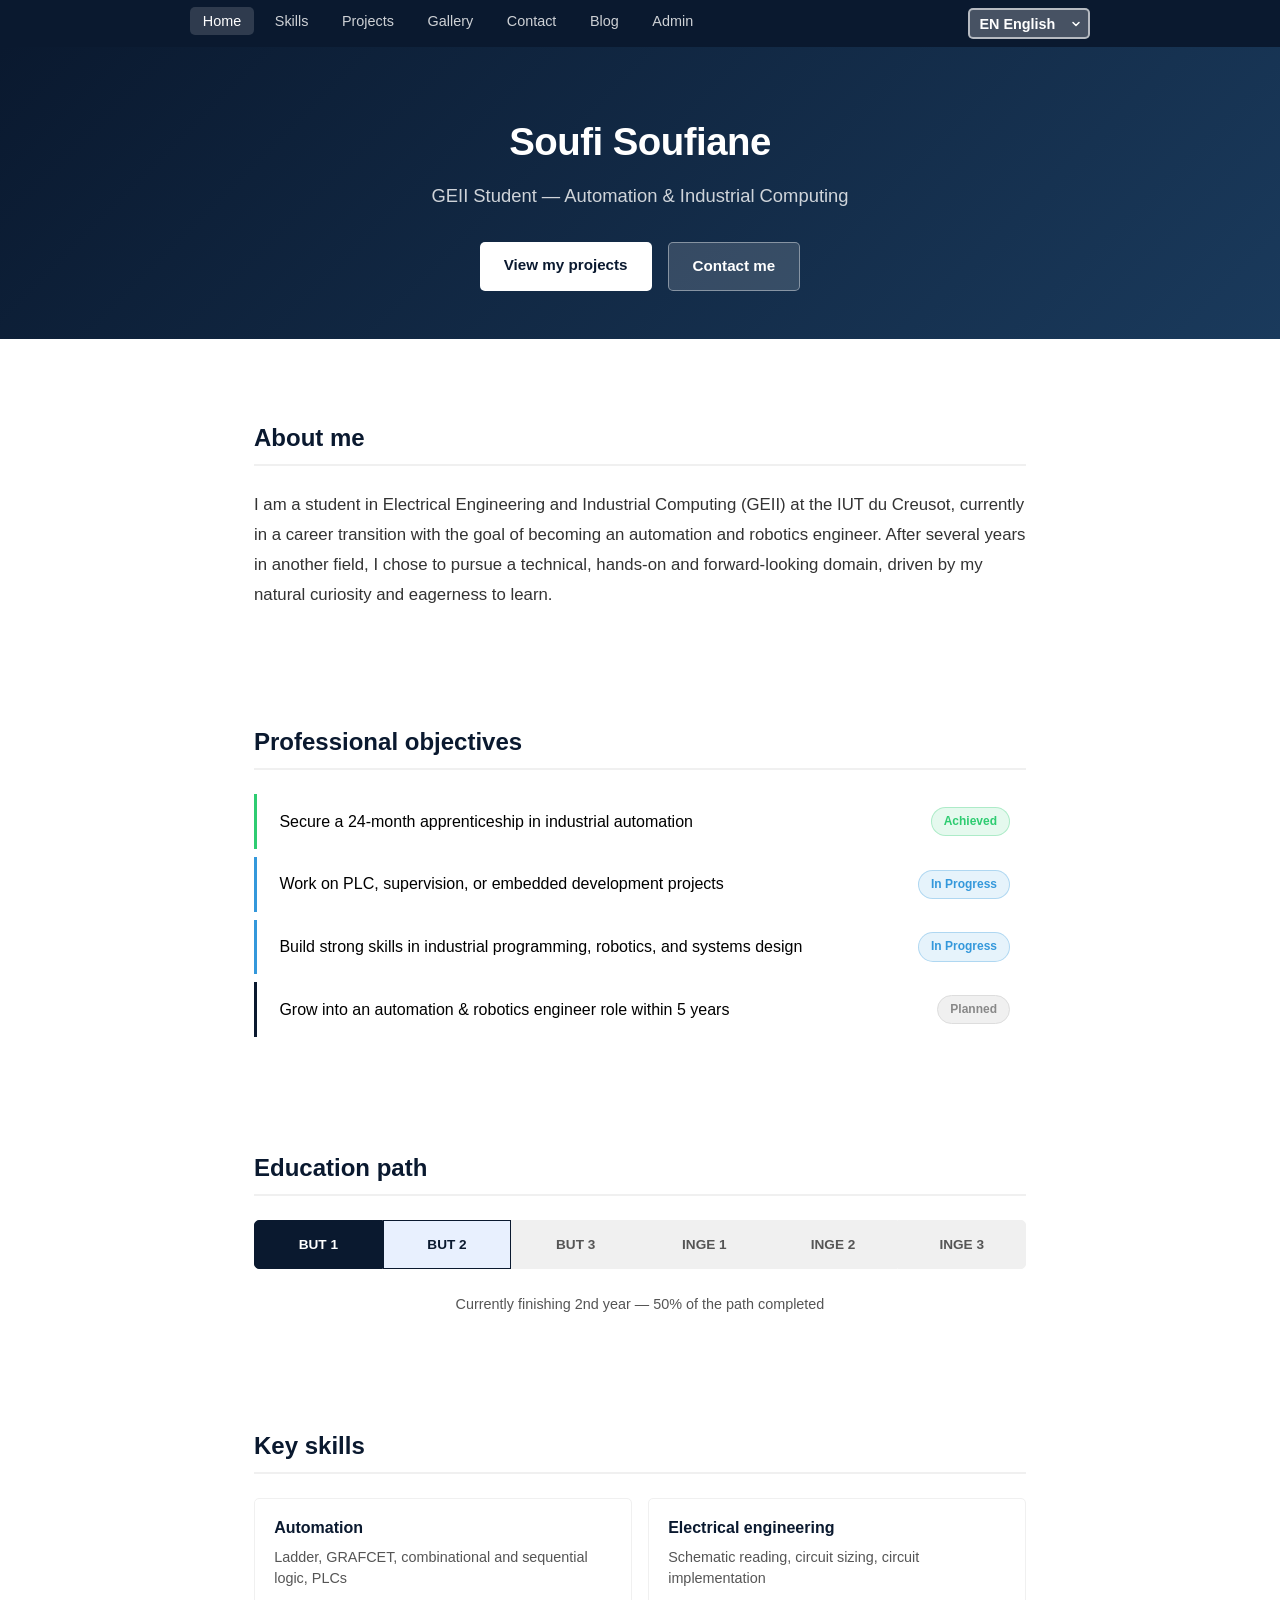
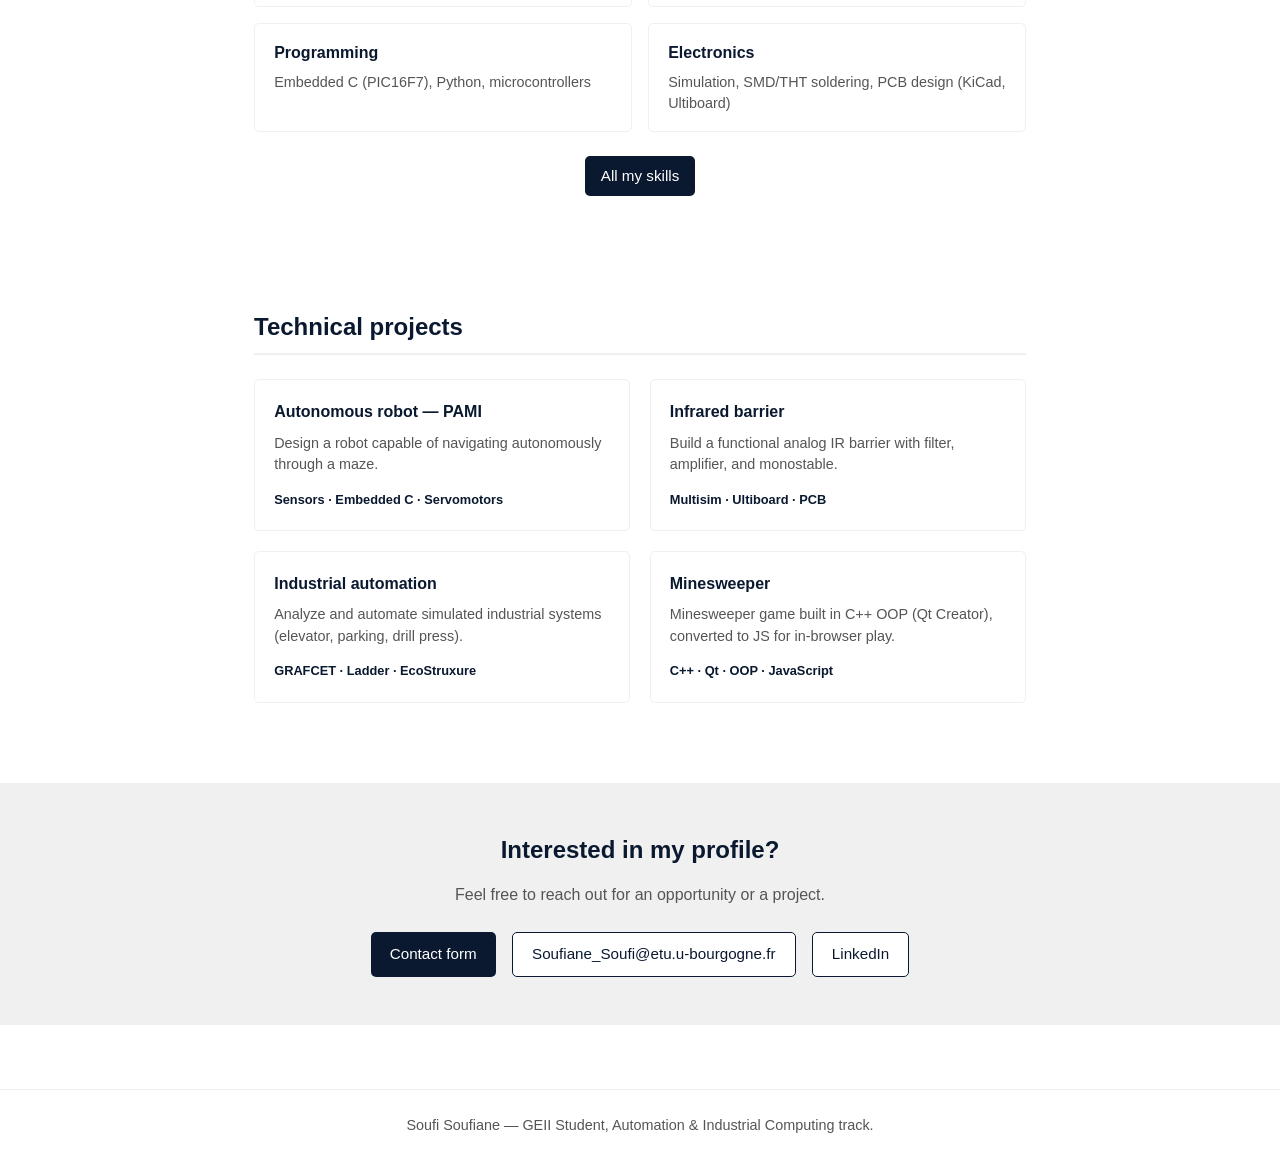
==== commit 82f3b2ab: "Add password-protected admin panel with blog editor, analytics, contact inbox, and content editor - " ====
--- a/index.html
+++ b/index.html
@@ -138,6 +138,8 @@
       <li><a href="projets/" data-i18n="nav.projects">Projets</a></li>
       <li><a href="gallery/" data-i18n="nav.gallery">Galerie</a></li>
       <li><a href="contact/" data-i18n="nav.contact">Contact</a></li>
+      <li><a href="blog/" data-i18n="nav.blog">Blog</a></li>
+      <li><a href="admin/" data-i18n="nav.admin">Admin</a></li>
       <li class="lang-switcher">
         <select id="lang-select" onchange="applyLang(this.value)">
           <option value="fr">FR Fran&ccedil;ais</option>
--- a/assets/css/style.css
+++ b/assets/css/style.css
@@ -449,3 +449,16 @@
   .glider-prev { left: -15px; }
   .glider-next { right: -15px; }
 }
+
+/* === Blog === */
+.blog-post { max-width: 760px; margin: 2rem auto; padding: 0 1.5rem; }
+.blog-post h1 { margin-bottom: 0.3rem; }
+.blog-meta { color: #888; font-size: 0.9rem; margin-bottom: 1.5rem; }
+.blog-tag {
+  display: inline-block; padding: 0.2rem 0.6rem; background: var(--bg-alt);
+  border-radius: 999px; font-size: 0.75rem; margin-right: 0.3rem;
+}
+.blog-content { line-height: 1.8; }
+.blog-content h2 { margin-top: 2rem; }
+.blog-content p { margin-bottom: 1rem; }
+.blog-back { display: inline-block; margin-top: 2rem; color: var(--primary); }
